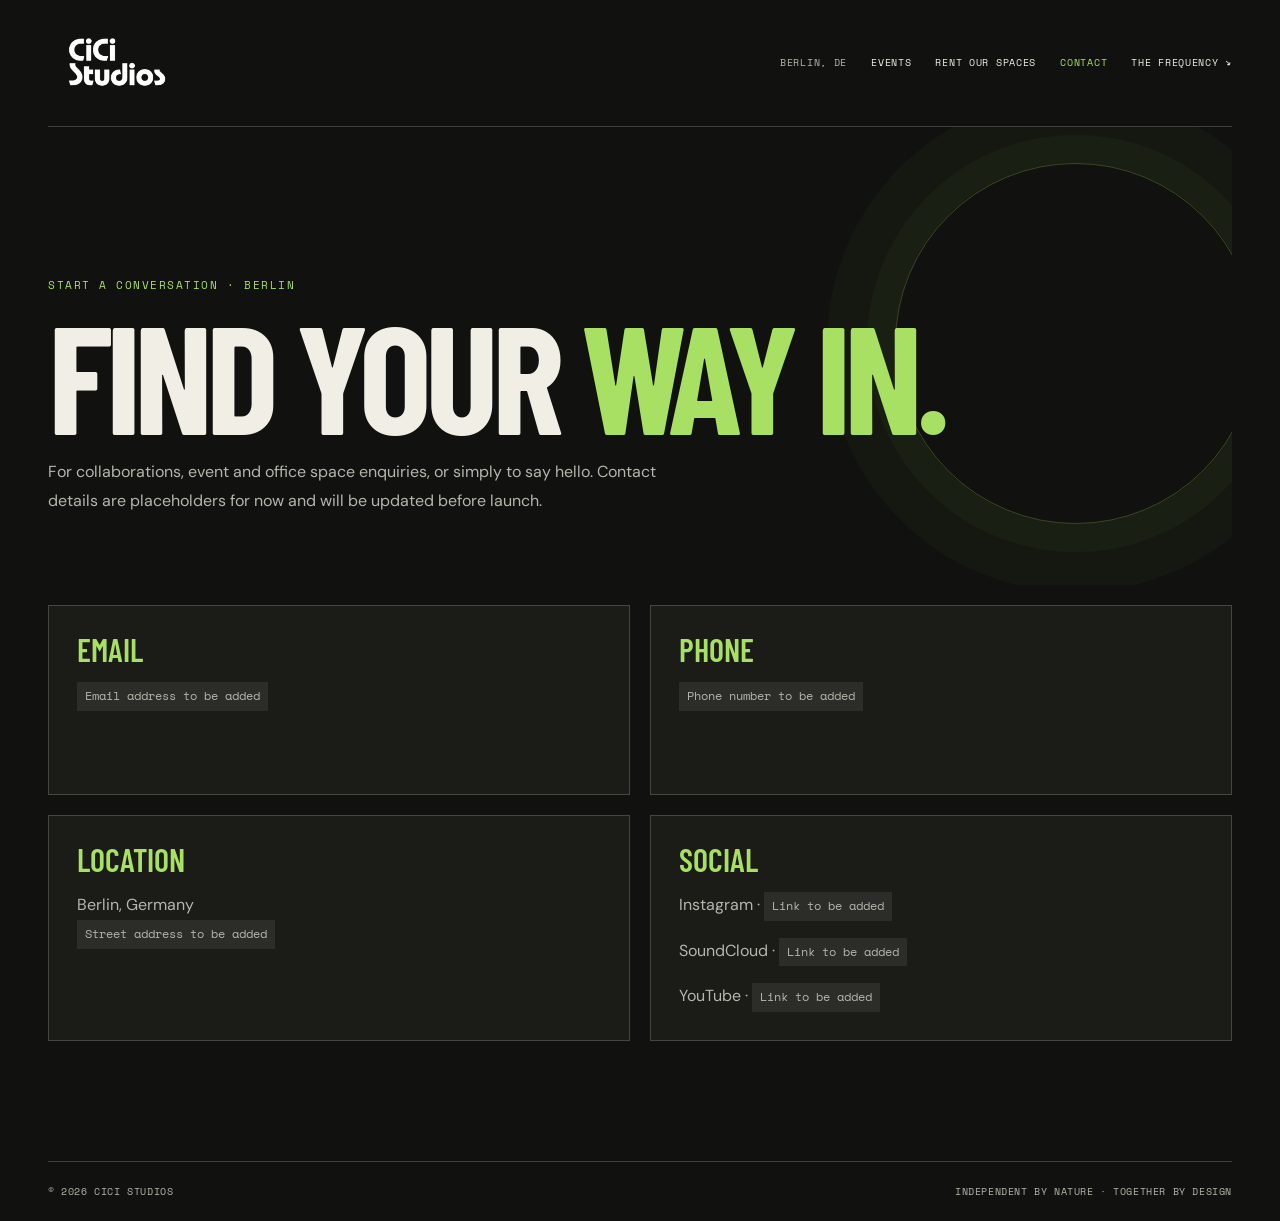
==== contact/index.html @ 05549a38 "Playing with AI" ====
<!DOCTYPE html>
<html lang="en">
<head>
  <meta charset="UTF-8">
  <meta name="viewport" content="width=device-width, initial-scale=1.0">
  <meta name="theme-color" content="#11120f">
  <title>Contact — CiCi Studios</title>
  <meta name="description" content="Contact CiCi Studios in Berlin. Social media, phone, address, and email details coming soon.">
  <link rel="preconnect" href="https://fonts.googleapis.com">
  <link rel="preconnect" href="https://fonts.gstatic.com" crossorigin>
  <link href="https://fonts.googleapis.com/css2?family=Barlow+Condensed:wght@500;600;700;800&family=DM+Sans:wght@400;500;600;700&family=Space+Mono:wght@400;700&display=swap" rel="stylesheet">
  <link rel="stylesheet" href="../assets/css/site-pages.css">
</head>
<body>
  <a class="skip-link" href="#main">Skip to content</a>
  <header class="site-header">
    <a class="brand" href="../index_v2.html" aria-label="CiCi Studios home">
      <img src="../Cici_Logo_Wordmark_White.png" alt="CiCi Studios">
    </a>
    <nav class="header-meta" aria-label="Main navigation">
      <span class="location">Berlin, DE</span>
      <a href="../events/">Events</a>
      <a href="../rent/">Rent our spaces</a>
      <a href="../contact/" aria-current="page">Contact</a>
      <a href="../index_v2.html#frequency">The frequency <span aria-hidden="true">↘</span></a>
    </nav>
  </header>
  <main id="main">
    <section class="page-hero" aria-labelledby="page-title">
      <p class="page-kicker">Start a conversation · Berlin</p>
      <h1 class="page-title" id="page-title">Find your <span>way in.</span></h1>
      <p class="page-intro">For collaborations, event and office space enquiries, or simply to say hello. Contact details are placeholders for now and will be updated before launch.</p>
    </section>
    <section class="content-section" aria-label="Contact details">
      <div class="contact-grid">
        <article class="info-card">
          <h2>Email</h2>
          <p><span class="placeholder">Email address to be added</span></p>
        </article>
        <article class="info-card">
          <h2>Phone</h2>
          <p><span class="placeholder">Phone number to be added</span></p>
        </article>
        <article class="info-card">
          <h2>Location</h2>
          <p>Berlin, Germany<br><span class="placeholder">Street address to be added</span></p>
        </article>
        <article class="info-card">
          <h2>Social</h2>
          <p>Instagram · <span class="placeholder">Link to be added</span></p>
          <p>SoundCloud · <span class="placeholder">Link to be added</span></p>
          <p>YouTube · <span class="placeholder">Link to be added</span></p>
        </article>
      </div>
    </section>
  </main>
  <footer>
    <p>© 2026 CiCi Studios</p>
    <p>Independent by nature · Together by design</p>
  </footer>
  <script src="../assets/js/signal-color.js"></script>
</body>
</html>
---- assets/css/site-pages.css ----
:root {
  color-scheme: dark;
  --black: #11120f;
  --black-soft: #1b1c18;
  --cream: #f0eee5;
  --cream-muted: #b6b5ac;
  --signal: #ff7043;
  --signal-rgb: 255, 112, 67;
  --line: rgba(240, 238, 229, .2);
  --mono: "Space Mono", monospace;
  --sans: "DM Sans", Arial, sans-serif;
  --display: "Barlow Condensed", Impact, sans-serif;
}

* { box-sizing: border-box; }
html { scroll-behavior: smooth; }
body {
  min-height: 100vh;
  margin: 0;
  background: var(--black);
  color: var(--cream);
  font-family: var(--sans);
  -webkit-font-smoothing: antialiased;
}
a { color: inherit; }
a:focus-visible { outline: 2px solid var(--signal); outline-offset: 5px; }
.skip-link {
  position: absolute;
  z-index: 10;
  top: 12px;
  left: 12px;
  padding: 10px 14px;
  transform: translateY(-160%);
  background: var(--signal);
  color: var(--black);
}
.skip-link:focus { transform: translateY(0); }
.site-header {
  display: flex;
  align-items: center;
  justify-content: space-between;
  gap: 28px;
  width: min(100% - 96px, 1440px);
  margin: 0 auto;
  padding: 24px 0;
  border-bottom: 1px solid var(--line);
}
.brand { display: inline-flex; align-items: center; }
.brand img { display: block; width: 138px; height: auto; }
.header-meta {
  display: flex;
  flex-wrap: wrap;
  align-items: center;
  justify-content: flex-end;
  gap: 12px 24px;
  font-family: var(--mono);
  font-size: .64rem;
  letter-spacing: .07em;
  text-transform: uppercase;
}
.header-meta a { text-decoration: none; }
.header-meta a:hover, .header-meta a[aria-current="page"] { color: var(--signal); }
.location { color: var(--cream-muted); }
main { width: min(100% - 96px, 1200px); margin: 0 auto; }
.page-hero {
  position: relative;
  isolation: isolate;
  overflow: hidden;
  padding: clamp(72px, 12vw, 150px) 0 70px;
}
.page-hero::after {
  position: absolute;
  z-index: -1;
  top: 8%;
  right: -2%;
  width: clamp(180px, 28vw, 360px);
  aspect-ratio: 1;
  border: 1px solid rgba(var(--signal-rgb), .26);
  border-radius: 50%;
  box-shadow: 0 0 0 28px rgba(var(--signal-rgb), .035), 0 0 0 68px rgba(var(--signal-rgb), .025);
  content: "";
}
.page-kicker {
  margin: 0 0 20px;
  color: var(--signal);
  font-family: var(--mono);
  font-size: .68rem;
  letter-spacing: .14em;
  line-height: 1.6;
  text-transform: uppercase;
}
.page-title {
  max-width: 920px;
  margin: 0 0 24px;
  font-family: var(--display);
  font-size: clamp(5rem, 12vw, 10rem);
  font-weight: 700;
  letter-spacing: -.045em;
  line-height: .78;
  text-transform: uppercase;
}
.page-title span { color: var(--signal); }
.page-intro {
  max-width: 650px;
  margin: 0;
  color: var(--cream-muted);
  font-size: 1rem;
  line-height: 1.8;
}
.content-section { padding: 20px 0 120px; }
.section-heading {
  margin: 0 0 28px;
  font-family: var(--display);
  font-size: clamp(2.8rem, 5vw, 4.5rem);
  font-weight: 600;
  letter-spacing: -.035em;
  line-height: .9;
  text-transform: uppercase;
}
.poster-grid, .space-grid, .contact-grid, .details-grid {
  display: grid;
  grid-template-columns: repeat(3, minmax(0, 1fr));
  gap: 20px;
}
.poster {
  overflow: hidden;
  margin: 0;
  border: 1px solid var(--line);
  background: var(--black-soft);
}
.poster img {
  display: block;
  width: 100%;
  aspect-ratio: 3 / 4;
  object-fit: cover;
  transition: transform .45s cubic-bezier(.2,.8,.2,1);
}
.poster:hover img { transform: scale(1.035); }
.empty-state, .info-card, .space-card {
  border: 1px solid var(--line);
  background: var(--black-soft);
}
.empty-state {
  padding: clamp(28px, 6vw, 64px);
  border-color: rgba(var(--signal-rgb), .55);
}
.empty-state h2, .info-card h2, .space-card h2 {
  margin: 0 0 14px;
  font-family: var(--display);
  font-size: clamp(2rem, 4vw, 3.1rem);
  font-weight: 600;
  line-height: .95;
  text-transform: uppercase;
}
.empty-state p, .info-card p, .space-card p, .detail-copy {
  color: var(--cream-muted);
  line-height: 1.75;
}
.empty-state p:last-child, .info-card p:last-child, .space-card p:last-child { margin-bottom: 0; }
.space-grid { grid-template-columns: repeat(2, minmax(0, 1fr)); }
.space-card {
  display: flex;
  min-height: 380px;
  flex-direction: column;
  align-items: flex-start;
  padding: clamp(26px, 4vw, 48px);
  transition: border-color .2s ease, transform .2s ease;
}
.space-card:hover { transform: translateY(-5px); border-color: var(--signal); }
.space-card .card-index {
  margin: 0 0 auto;
  color: var(--signal);
  font-family: var(--mono);
  font-size: .68rem;
  letter-spacing: .1em;
}
.space-card h2 { margin-top: 40px; font-size: clamp(3rem, 5vw, 5rem); }
.space-card p { margin: 0 0 24px; }
.text-link, .button {
  display: inline-flex;
  align-items: center;
  gap: 12px;
  padding: 13px 16px;
  border: 1px solid var(--signal);
  color: var(--signal);
  font-family: var(--mono);
  font-size: .68rem;
  letter-spacing: .06em;
  text-decoration: none;
  text-transform: uppercase;
  transition: color .2s ease, background .2s ease;
}
.text-link:hover, .button:hover { background: var(--signal); color: var(--black); }
.contact-grid { grid-template-columns: repeat(2, minmax(0, 1fr)); }
.info-card { min-height: 190px; padding: 28px; }
.info-card h2 { color: var(--signal); font-size: 2rem; }
.placeholder {
  display: inline-block;
  padding: 4px 8px;
  background: rgba(240, 238, 229, .08);
  color: var(--cream-muted);
  font-family: var(--mono);
  font-size: .72rem;
  line-height: 1.8;
}
.details-grid { grid-template-columns: repeat(2, minmax(0, 1fr)); }
.detail-card { padding: 26px; border-left: 1px solid var(--signal); background: var(--black-soft); }
.detail-card h2 {
  margin: 0 0 10px;
  font-family: var(--mono);
  font-size: .68rem;
  font-weight: 400;
  letter-spacing: .09em;
  text-transform: uppercase;
}
.detail-card p { margin: 0; color: var(--cream-muted); line-height: 1.7; }
.cta-section {
  display: flex;
  align-items: center;
  justify-content: space-between;
  gap: 28px;
  margin-bottom: 100px;
  padding: clamp(28px, 6vw, 58px);
  background: var(--signal);
  color: var(--black);
}
.cta-section h2 {
  margin: 0;
  font-family: var(--display);
  font-size: clamp(2.8rem, 6vw, 5.3rem);
  line-height: .86;
  text-transform: uppercase;
}
.cta-section .button { flex: none; border-color: var(--black); color: var(--black); }
.cta-section .button:hover { background: var(--black); color: var(--cream); }
footer {
  display: flex;
  justify-content: space-between;
  gap: 20px;
  width: min(100% - 96px, 1200px);
  margin: 0 auto;
  padding: 22px 0;
  border-top: 1px solid var(--line);
  color: var(--cream-muted);
  font-family: var(--mono);
  font-size: .62rem;
  letter-spacing: .06em;
  text-transform: uppercase;
}
footer p { margin: 0; }
@media (max-width: 760px) {
  .site-header, footer { width: min(100% - 40px, 600px); }
  .site-header { flex-wrap: wrap; gap: 16px; padding: 20px 0; }
  .brand img { width: 120px; }
  .header-meta { gap: 8px 14px; font-size: .56rem; }
  main { width: min(100% - 40px, 600px); }
  .page-hero { padding: 82px 0 56px; }
  .page-hero::after { top: 5%; right: -25%; }
  .content-section { padding-bottom: 82px; }
  .poster-grid { grid-template-columns: repeat(2, minmax(0, 1fr)); gap: 12px; }
  .space-grid, .contact-grid, .details-grid { grid-template-columns: 1fr; gap: 14px; }
  .space-card { min-height: 320px; }
  .cta-section { align-items: flex-start; flex-direction: column; margin-bottom: 70px; }
  footer { flex-direction: column; padding: 20px 0; }
}
@media (prefers-reduced-motion: reduce) {
  html { scroll-behavior: auto; }
  *, *::before, *::after { transition-duration: .01ms !important; }
}
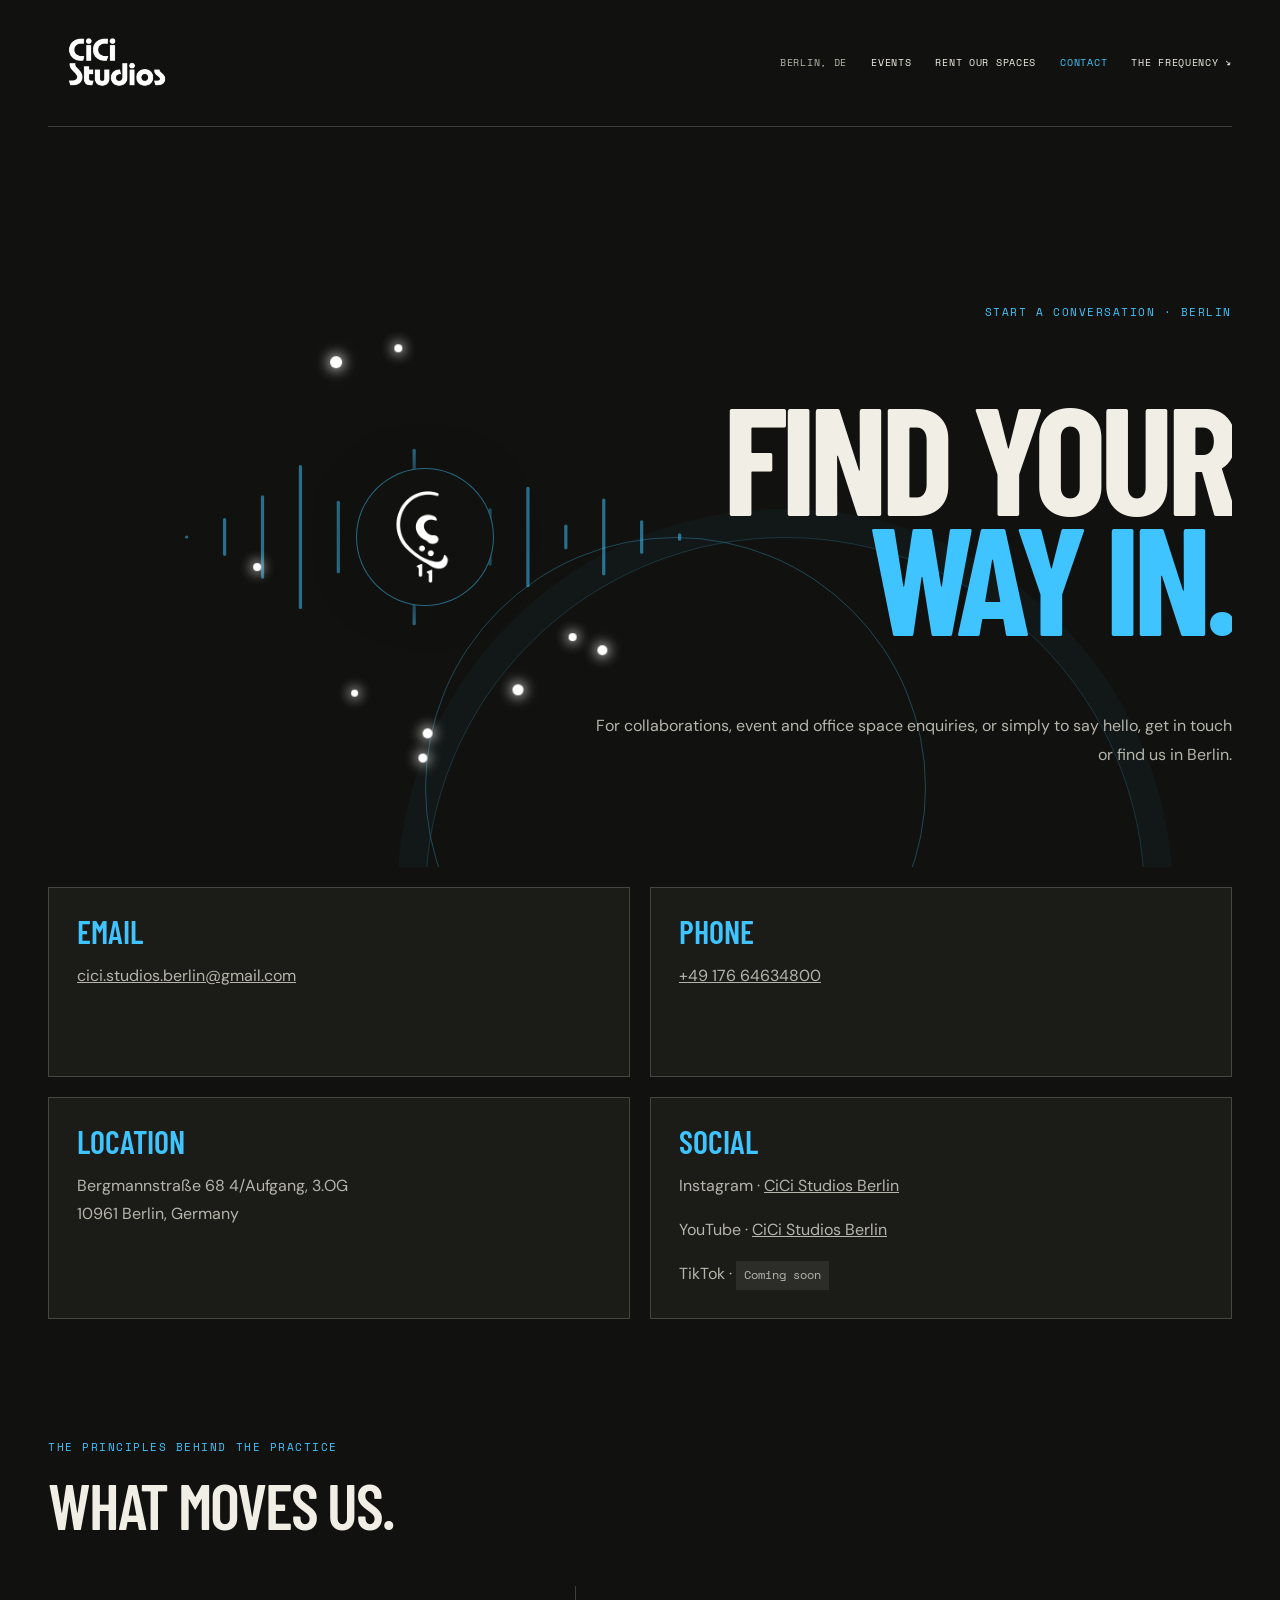
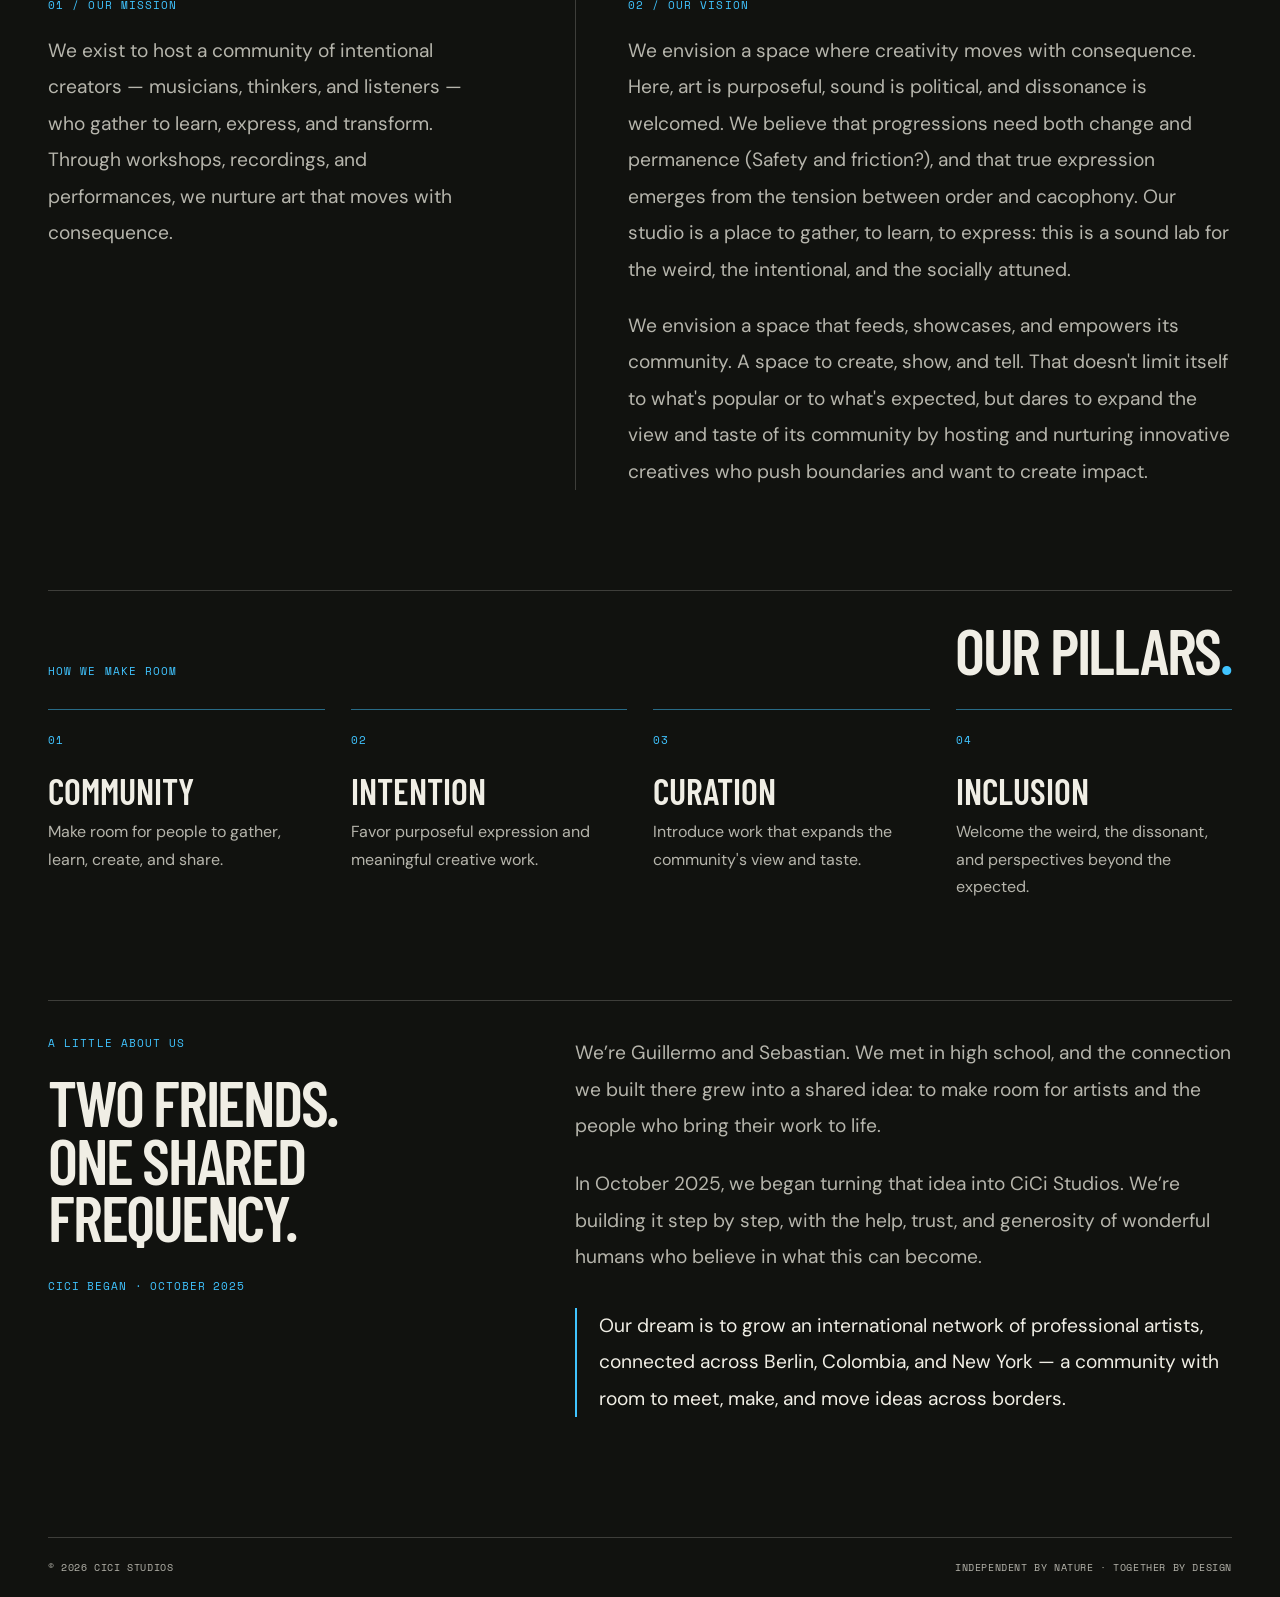
==== commit f84610ee: "More AI playing around haha" ====
--- a/contact/index.html
+++ b/contact/index.html
@@ -14,7 +14,7 @@
 <body>
   <a class="skip-link" href="#main">Skip to content</a>
   <header class="site-header">
-    <a class="brand" href="../index_v2.html" aria-label="CiCi Studios home">
+    <a class="brand" href="../index.html" aria-label="CiCi Studios home">
       <img src="../Cici_Logo_Wordmark_White.png" alt="CiCi Studios">
     </a>
     <nav class="header-meta" aria-label="Main navigation">
@@ -22,36 +22,113 @@
       <a href="../events/">Events</a>
       <a href="../rent/">Rent our spaces</a>
       <a href="../contact/" aria-current="page">Contact</a>
-      <a href="../index_v2.html#frequency">The frequency <span aria-hidden="true">↘</span></a>
+      <a href="../index.html#frequency">The frequency <span aria-hidden="true">↘</span></a>
     </nav>
   </header>
   <main id="main">
     <section class="page-hero" aria-labelledby="page-title">
+      <div class="page-orbit-art" aria-hidden="true">
+        <svg class="page-waveform" viewBox="0 0 480 220" fill="none" xmlns="http://www.w3.org/2000/svg" focusable="false">
+        <line x1="20" y1="110" x2="20" y2="110"/>
+        <line x1="55" y1="94" x2="55" y2="126"/>
+        <line x1="90" y1="73" x2="90" y2="147"/>
+        <line x1="125" y1="45" x2="125" y2="175"/>
+        <line x1="160" y1="78" x2="160" y2="142"/>
+        <line x1="195" y1="97" x2="195" y2="123"/>
+        <line x1="230" y1="30" x2="230" y2="190"/>
+        <line x1="265" y1="56" x2="265" y2="164"/>
+        <line x1="300" y1="85" x2="300" y2="135"/>
+        <line x1="335" y1="65" x2="335" y2="155"/>
+        <line x1="370" y1="100" x2="370" y2="120"/>
+        <line x1="405" y1="76" x2="405" y2="144"/>
+        <line x1="440" y1="96" x2="440" y2="124"/>
+        <line x1="475" y1="108" x2="475" y2="112"/>
+        </svg>
+        <span class="icon-orbs">
+          <span></span><span></span>
+        </span>
+        <img class="page-orbit-icon" src="../CICI_Logo_Icon_White.png" alt="">
+      </div>
       <p class="page-kicker">Start a conversation · Berlin</p>
       <h1 class="page-title" id="page-title">Find your <span>way in.</span></h1>
-      <p class="page-intro">For collaborations, event and office space enquiries, or simply to say hello. Contact details are placeholders for now and will be updated before launch.</p>
+      <p class="page-intro">For collaborations, event and office space enquiries, or simply to say hello, get in touch or find us in Berlin.</p>
     </section>
     <section class="content-section" aria-label="Contact details">
       <div class="contact-grid">
         <article class="info-card">
           <h2>Email</h2>
-          <p><span class="placeholder">Email address to be added</span></p>
+          <p><a href="mailto:cici.studios.berlin@gmail.com">cici.studios.berlin@gmail.com</a></p>
         </article>
         <article class="info-card">
           <h2>Phone</h2>
-          <p><span class="placeholder">Phone number to be added</span></p>
+          <p><a href="tel:+4917664634800">+49 176 64634800</a></p>
         </article>
         <article class="info-card">
           <h2>Location</h2>
-          <p>Berlin, Germany<br><span class="placeholder">Street address to be added</span></p>
+          <p>Bergmannstraße 68 4/Aufgang, 3.OG<br>10961 Berlin, Germany</p>
         </article>
         <article class="info-card">
           <h2>Social</h2>
-          <p>Instagram · <span class="placeholder">Link to be added</span></p>
-          <p>SoundCloud · <span class="placeholder">Link to be added</span></p>
-          <p>YouTube · <span class="placeholder">Link to be added</span></p>
+          <p>Instagram · <a href="https://www.instagram.com/cicistudiosberlin/" target="_blank" rel="noopener noreferrer">CiCi Studios Berlin</a></p>
+          <p>YouTube · <a href="https://www.youtube.com/@CiCiStudiosBerlin" target="_blank" rel="noopener noreferrer">CiCi Studios Berlin</a></p>
+          <p>TikTok · <span class="placeholder">Coming soon</span></p>
         </article>
       </div>
+    </section>
+    <section class="content-section ethos-section" aria-labelledby="mission-vision-title">
+      <p class="page-kicker">The principles behind the practice</p>
+      <h2 class="section-heading" id="mission-vision-title">What moves us.</h2>
+      <div class="ethos-copy-grid">
+        <article class="ethos-copy ethos-copy--mission">
+          <p class="ethos-label">01 / Our mission</p>
+          <p>We exist to host a community of intentional creators — musicians, thinkers, and listeners — who gather to learn, express, and transform. Through workshops, recordings, and performances, we nurture art that moves with consequence.</p>
+        </article>
+        <article class="ethos-copy ethos-copy--vision">
+          <p class="ethos-label">02 / Our vision</p>
+          <p>We envision a space where creativity moves with consequence. Here, art is purposeful, sound is political, and dissonance is welcomed. We believe that progressions need both change and permanence (Safety and friction?), and that true expression emerges from the tension between order and cacophony. Our studio is a place to gather, to learn, to express: this is a sound lab for the weird, the intentional, and the socially attuned.</p>
+          <p>We envision a space that feeds, showcases, and empowers its community. A space to create, show, and tell. That doesn't limit itself to what's popular or to what's expected, but dares to expand the view and taste of its community by hosting and nurturing innovative creatives who push boundaries and want to create impact.</p>
+        </article>
+      </div>
+      <div class="pillars-block" aria-labelledby="pillars-title">
+        <div class="pillars-heading">
+          <p class="ethos-label">How we make room</p>
+          <h3 id="pillars-title">Our pillars<span aria-hidden="true">.</span></h3>
+        </div>
+        <ol class="pillars-list">
+          <li>
+            <span class="pillar-number" aria-hidden="true">01</span>
+            <h4>Community</h4>
+            <p>Make room for people to gather, learn, create, and share.</p>
+          </li>
+          <li>
+            <span class="pillar-number" aria-hidden="true">02</span>
+            <h4>Intention</h4>
+            <p>Favor purposeful expression and meaningful creative work.</p>
+          </li>
+          <li>
+            <span class="pillar-number" aria-hidden="true">03</span>
+            <h4>Curation</h4>
+            <p>Introduce work that expands the community's view and taste.</p>
+          </li>
+          <li>
+            <span class="pillar-number" aria-hidden="true">04</span>
+            <h4>Inclusion</h4>
+            <p>Welcome the weird, the dissonant, and perspectives beyond the expected.</p>
+          </li>
+        </ol>
+      </div>
+      <section class="about-block" aria-labelledby="about-title">
+        <div class="about-heading">
+          <p class="ethos-label">A little about us</p>
+          <h3 id="about-title">Two friends.<br>One shared frequency.</h3>
+          <p class="about-date">CiCi began · October 2025</p>
+        </div>
+        <div class="about-copy">
+          <p>We’re Guillermo and Sebastian. We met in high school, and the connection we built there grew into a shared idea: to make room for artists and the people who bring their work to life.</p>
+          <p>In October 2025, we began turning that idea into CiCi Studios. We’re building it step by step, with the help, trust, and generosity of wonderful humans who believe in what this can become.</p>
+          <p class="about-dream">Our dream is to grow an international network of professional artists, connected across Berlin, Colombia, and New York — a community with room to meet, make, and move ideas across borders.</p>
+        </div>
+      </section>
     </section>
   </main>
   <footer>
@@ -59,5 +136,6 @@
     <p>Independent by nature · Together by design</p>
   </footer>
   <script src="../assets/js/signal-color.js"></script>
+  <script src="../assets/js/icon-orbs.js"></script>
 </body>
 </html>
--- a/assets/css/site-pages.css
+++ b/assets/css/site-pages.css
@@ -63,22 +63,118 @@
 .location { color: var(--cream-muted); }
 main { width: min(100% - 96px, 1200px); margin: 0 auto; }
 .page-hero {
+  display: grid;
+  grid-template-columns: minmax(0, .85fr) minmax(0, 1.15fr);
+  column-gap: clamp(28px, 6vw, 90px);
+  align-items: center;
   position: relative;
   isolation: isolate;
   overflow: hidden;
   padding: clamp(72px, 12vw, 150px) 0 70px;
 }
-.page-hero::after {
+.page-orbit-art {
+  position: relative;
+  z-index: 0;
+  grid-column: 1;
+  grid-row: 1 / span 3;
+  justify-self: end;
+  width: min(112%, clamp(280px, 42vw, 520px));
+  margin-right: clamp(-40px, -3vw, -24px);
+  transform: translateX(clamp(100px, 10vw, 150px));
+  aspect-ratio: 1;
+  isolation: isolate;
+  pointer-events: none;
+}
+.page-orbit-art::before, .page-orbit-art::after {
   position: absolute;
   z-index: -1;
-  top: 8%;
-  right: -2%;
-  width: clamp(180px, 28vw, 360px);
+  top: 50%;
+  left: 50%;
   aspect-ratio: 1;
-  border: 1px solid rgba(var(--signal-rgb), .26);
   border-radius: 50%;
-  box-shadow: 0 0 0 28px rgba(var(--signal-rgb), .035), 0 0 0 68px rgba(var(--signal-rgb), .025);
   content: "";
+  animation: page-ring-breathe 5s ease-in-out infinite;
+}
+.page-orbit-art::before {
+  width: 138%;
+  border: 1px solid rgba(var(--signal-rgb), .2);
+  box-shadow: 0 0 0 28px rgba(var(--signal-rgb), .035);
+}
+.page-orbit-art::after {
+  width: 96%;
+  border: 1px solid rgba(var(--signal-rgb), .3);
+  animation-delay: -2.5s;
+}
+.page-waveform {
+  position: absolute;
+  z-index: 0;
+  top: 50%;
+  left: 50%;
+  width: 100%;
+  height: auto;
+  overflow: visible;
+  opacity: .52;
+  transform: translate(-50%, -50%);
+}
+.page-orbit-icon {
+  position: absolute;
+  z-index: 1;
+  top: 50%;
+  left: 50%;
+  display: block;
+  width: clamp(84px, 12vw, 138px);
+  height: auto;
+  padding: 14px;
+  border: 1px solid rgba(var(--signal-rgb), .48);
+  border-radius: 50%;
+  background: var(--black);
+  box-shadow: 0 0 38px rgba(17, 18, 15, .9);
+  transform: translate(-50%, -50%);
+}
+.icon-orbs {
+  position: absolute;
+  z-index: 2;
+  top: 50%;
+  left: 50%;
+  pointer-events: none;
+  opacity: 0;
+}
+.orbit-motion-ready .icon-orbs { opacity: 1; }
+.icon-orbs span {
+  position: absolute;
+  top: 0;
+  left: 0;
+  width: var(--orb-size, 10px);
+  height: var(--orb-size, 10px);
+  border-radius: 50%;
+  background: #fff;
+  box-shadow: 0 0 12px 3px rgba(255, 255, 255, .58), 0 0 28px rgba(255, 255, 255, .3);
+  will-change: transform;
+}
+.page-hero > .page-kicker, .page-hero > .page-title, .page-hero > .page-intro {
+  position: relative;
+  z-index: 1;
+  grid-column: 2;
+  text-align: right;
+}
+.page-waveform line {
+  stroke: var(--signal);
+  stroke-linecap: round;
+  stroke-width: 3;
+  transform-box: fill-box;
+  transform-origin: center;
+  animation: page-waveform-pulse .9s ease-in-out infinite alternate;
+}
+.page-waveform line:nth-child(3n) { animation-delay: -.3s; }
+.page-waveform line:nth-child(3n + 1) { animation-delay: -.6s; }
+.page-waveform line:nth-child(4n) { animation-duration: 1.2s; }
+@keyframes page-waveform-pulse {
+  from { transform: scaleY(.35); }
+  to { transform: scaleY(1.08); }
+}
+@keyframes page-ring-breathe {
+  0%, 100% { opacity: .45; transform: translate(-50%, -50%) scale(.96); }
+  50% { opacity: 1; transform: translate(-50%, -50%) scale(1.04); }
 }
 .page-kicker {
   margin: 0 0 20px;
@@ -90,7 +186,8 @@
   text-transform: uppercase;
 }
 .page-title {
-  max-width: 920px;
+  max-width: none;
+  width: 100%;
   margin: 0 0 24px;
   font-family: var(--display);
   font-size: clamp(5rem, 12vw, 10rem);
@@ -102,7 +199,7 @@
 .page-title span { color: var(--signal); }
 .page-intro {
   max-width: 650px;
-  margin: 0;
+  margin: 0 0 0 auto;
   color: var(--cream-muted);
   font-size: 1rem;
   line-height: 1.8;
@@ -135,6 +232,14 @@
   object-fit: cover;
   transition: transform .45s cubic-bezier(.2,.8,.2,1);
 }
+.poster--space img { aspect-ratio: 4 / 3; }
+.poster video {
+  display: block;
+  width: 100%;
+  aspect-ratio: 4 / 3;
+  background: #000;
+  object-fit: contain;
+}
 .poster:hover img { transform: scale(1.035); }
 .empty-state, .info-card, .space-card {
   border: 1px solid var(--line);
@@ -157,16 +262,19 @@
   line-height: 1.75;
 }
 .empty-state p:last-child, .info-card p:last-child, .space-card p:last-child { margin-bottom: 0; }
-.space-grid { grid-template-columns: repeat(2, minmax(0, 1fr)); }
+.space-grid { grid-template-columns: repeat(3, minmax(0, 1fr)); }
 .space-card {
   display: flex;
   min-height: 380px;
   flex-direction: column;
   align-items: flex-start;
   padding: clamp(26px, 4vw, 48px);
+  color: inherit;
+  text-decoration: none;
   transition: border-color .2s ease, transform .2s ease;
 }
 .space-card:hover { transform: translateY(-5px); border-color: var(--signal); }
+.space-card:hover .text-link, .space-card:focus-visible .text-link { background: var(--signal); color: var(--black); }
 .space-card .card-index {
   margin: 0 0 auto;
   color: var(--signal);
@@ -194,6 +302,113 @@
 .contact-grid { grid-template-columns: repeat(2, minmax(0, 1fr)); }
 .info-card { min-height: 190px; padding: 28px; }
 .info-card h2 { color: var(--signal); font-size: 2rem; }
+.ethos-section { padding-top: 0; }
+.ethos-section > .page-kicker { color: var(--signal); }
+.ethos-copy-grid {
+  display: grid;
+  grid-template-columns: minmax(0, .8fr) minmax(0, 1.2fr);
+  gap: clamp(32px, 7vw, 100px);
+  margin: 52px 0 100px;
+}
+.ethos-copy { position: relative; }
+.ethos-copy--vision { padding-left: clamp(24px, 4vw, 56px); border-left: 1px solid var(--line); }
+.ethos-label, .pillar-number {
+  color: var(--signal);
+  font-family: var(--mono);
+  font-size: .68rem;
+  letter-spacing: .1em;
+  text-transform: uppercase;
+}
+.ethos-copy > p:not(.ethos-label) {
+  margin: 20px 0 0;
+  color: var(--cream-muted);
+  font-size: clamp(1rem, 1.5vw, 1.2rem);
+  line-height: 1.9;
+}
+.pillars-block {
+  padding-top: 30px;
+  border-top: 1px solid var(--line);
+}
+.pillars-heading {
+  display: flex;
+  align-items: baseline;
+  justify-content: space-between;
+  gap: 24px;
+  margin-bottom: 30px;
+}
+.pillars-heading .ethos-label { margin: 0; }
+.pillars-heading h3 {
+  margin: 0;
+  font-family: var(--display);
+  font-size: clamp(2.8rem, 5vw, 4.5rem);
+  font-weight: 600;
+  letter-spacing: -.035em;
+  line-height: .9;
+  text-transform: uppercase;
+}
+.pillars-heading h3 span { color: var(--signal); }
+.pillars-list {
+  display: grid;
+  grid-template-columns: repeat(4, minmax(0, 1fr));
+  gap: 0 26px;
+  margin: 0;
+  padding: 0;
+  list-style: none;
+}
+.pillars-list li {
+  min-width: 0;
+  padding: 22px 4px 0 0;
+  border-top: 1px solid rgba(var(--signal-rgb), .5);
+}
+.pillar-number { display: block; margin-bottom: 26px; }
+.pillars-list h4 {
+  margin: 0 0 10px;
+  font-family: var(--display);
+  font-size: clamp(1.7rem, 2.8vw, 2.5rem);
+  font-weight: 600;
+  line-height: .95;
+  text-transform: uppercase;
+}
+.pillars-list p { margin: 0; color: var(--cream-muted); line-height: 1.7; }
+.about-block {
+  display: grid;
+  grid-template-columns: minmax(0, .8fr) minmax(0, 1.2fr);
+  gap: clamp(32px, 7vw, 100px);
+  margin-top: 100px;
+  padding-top: 34px;
+  border-top: 1px solid var(--line);
+}
+.about-heading .ethos-label { margin: 0 0 22px; }
+.about-heading h3 {
+  margin: 0;
+  font-family: var(--display);
+  font-size: clamp(2.8rem, 5vw, 4.5rem);
+  font-weight: 600;
+  letter-spacing: -.035em;
+  line-height: .9;
+  text-transform: uppercase;
+}
+.about-date {
+  margin: 32px 0 0;
+  color: var(--signal);
+  font-family: var(--mono);
+  font-size: .68rem;
+  letter-spacing: .08em;
+  text-transform: uppercase;
+}
+.about-copy {
+  align-self: center;
+  color: var(--cream-muted);
+  font-size: clamp(1rem, 1.5vw, 1.2rem);
+  line-height: 1.9;
+}
+.about-copy p { margin: 0 0 22px; }
+.about-copy .about-dream {
+  margin: 32px 0 0;
+  padding-left: 22px;
+  border-left: 2px solid var(--signal);
+  color: var(--cream);
+}
 .placeholder {
   display: inline-block;
   padding: 4px 8px;
@@ -213,7 +428,11 @@
   letter-spacing: .09em;
   text-transform: uppercase;
 }
-.detail-card p { margin: 0; color: var(--cream-muted); line-height: 1.7; }
+.detail-card p { margin: 0 0 14px; color: var(--cream-muted); line-height: 1.7; }
+.detail-card p:last-child { margin-bottom: 0; }
+.detail-list { margin: 0; padding-left: 1.2em; color: var(--cream-muted); line-height: 1.7; }
+.detail-list li + li { margin-top: 6px; }
+.detail-card a { color: var(--signal); text-underline-offset: .2em; }
 .cta-section {
   display: flex;
   align-items: center;
@@ -254,16 +473,38 @@
   .brand img { width: 120px; }
   .header-meta { gap: 8px 14px; font-size: .56rem; }
   main { width: min(100% - 40px, 600px); }
-  .page-hero { padding: 82px 0 56px; }
-  .page-hero::after { top: 5%; right: -25%; }
+  .page-hero {
+    grid-template-columns: minmax(80px, .45fr) minmax(0, 1fr);
+    column-gap: 18px;
+    padding: 68px 0 56px;
+  }
+  .page-orbit-art { justify-self: center; width: 100%; margin-right: 0; opacity: .9; transform: none; }
+  .page-orbit-art::before { width: 100%; box-shadow: 0 0 0 12px rgba(var(--signal-rgb), .035); }
+  .page-orbit-art::after { width: 74%; }
+  .page-orbit-icon { width: clamp(58px, 16vw, 94px); padding: 8px; }
+  .page-title { font-size: clamp(2.35rem, 9vw, 4.2rem); line-height: .84; }
+  .page-intro { font-size: .86rem; line-height: 1.7; }
   .content-section { padding-bottom: 82px; }
   .poster-grid { grid-template-columns: repeat(2, minmax(0, 1fr)); gap: 12px; }
   .space-grid, .contact-grid, .details-grid { grid-template-columns: 1fr; gap: 14px; }
+  .ethos-copy-grid { grid-template-columns: 1fr; gap: 42px; margin: 36px 0 70px; }
+  .ethos-copy--vision { padding: 0; border-left: 0; }
+  .pillars-heading { align-items: flex-start; flex-direction: column; gap: 12px; }
+  .pillars-list { grid-template-columns: repeat(2, minmax(0, 1fr)); gap: 28px 18px; }
+  .pillar-number { margin-bottom: 18px; }
+  .about-block { grid-template-columns: 1fr; gap: 30px; margin-top: 70px; padding-top: 28px; }
+  .about-copy .about-dream { margin-top: 26px; }
   .space-card { min-height: 320px; }
   .cta-section { align-items: flex-start; flex-direction: column; margin-bottom: 70px; }
   footer { flex-direction: column; padding: 20px 0; }
 }
+@media (min-width: 761px) and (max-width: 1050px) {
+  .space-grid { grid-template-columns: repeat(2, minmax(0, 1fr)); }
+}
 @media (prefers-reduced-motion: reduce) {
   html { scroll-behavior: auto; }
-  *, *::before, *::after { transition-duration: .01ms !important; }
-}
+  *, *::before, *::after {
+    animation: none !important;
+    transition-duration: .01ms !important;
+  }
+}
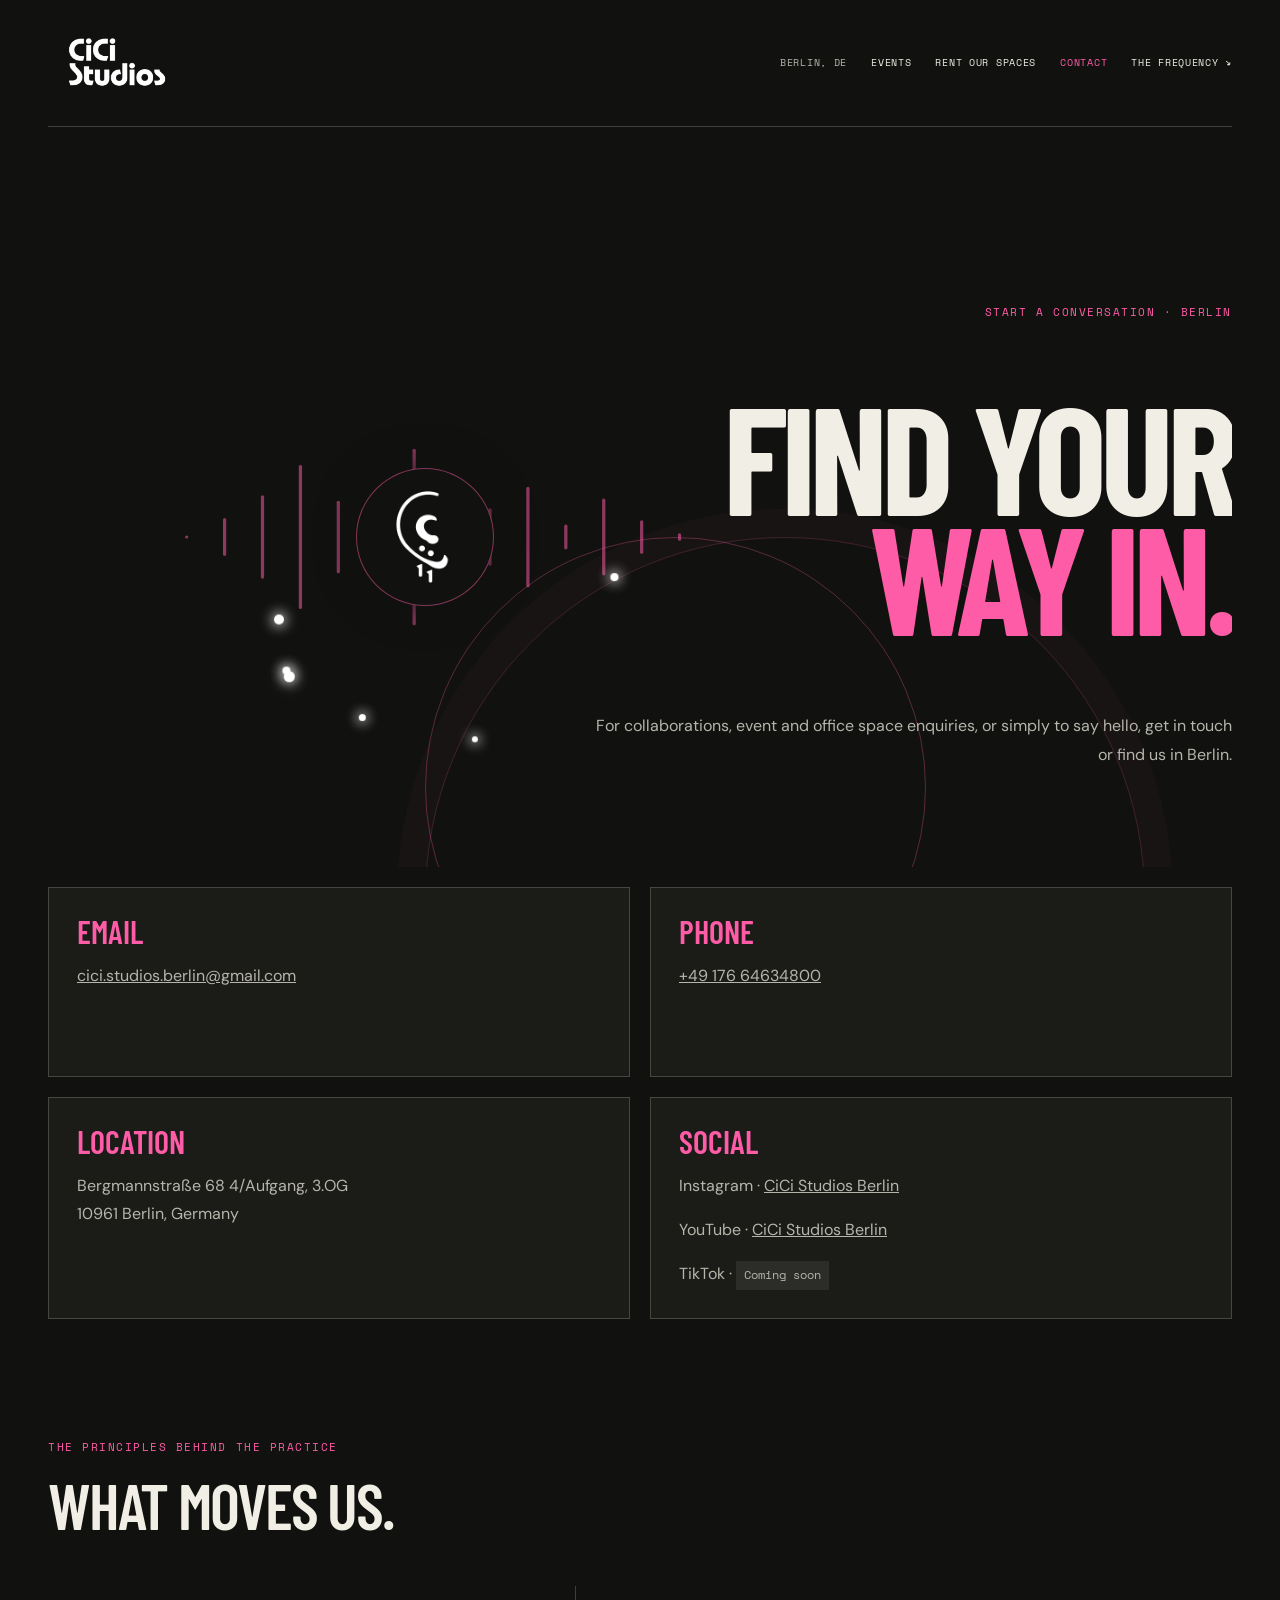
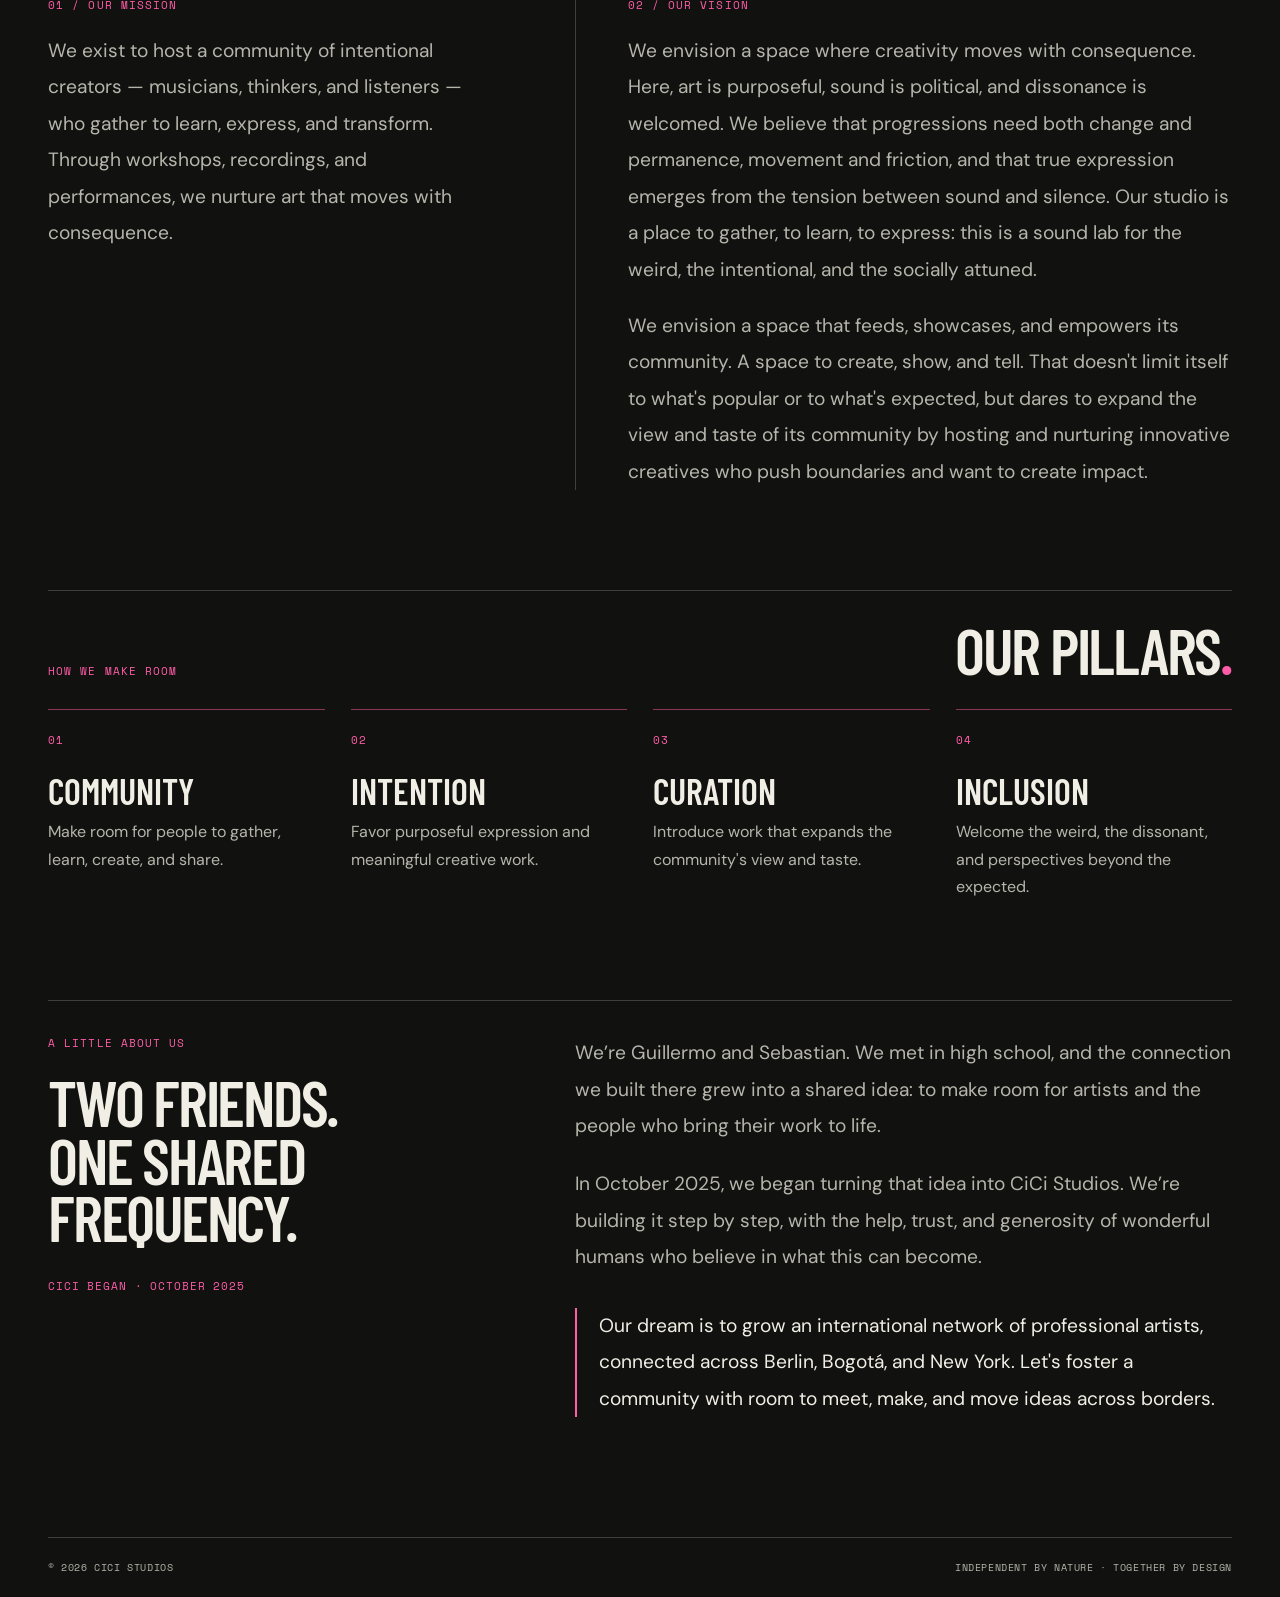
==== commit 86a2505c: "Fixing text" ====
--- a/contact/index.html
+++ b/contact/index.html
@@ -85,7 +85,7 @@
         </article>
         <article class="ethos-copy ethos-copy--vision">
           <p class="ethos-label">02 / Our vision</p>
-          <p>We envision a space where creativity moves with consequence. Here, art is purposeful, sound is political, and dissonance is welcomed. We believe that progressions need both change and permanence (Safety and friction?), and that true expression emerges from the tension between order and cacophony. Our studio is a place to gather, to learn, to express: this is a sound lab for the weird, the intentional, and the socially attuned.</p>
+          <p>We envision a space where creativity moves with consequence. Here, art is purposeful, sound is political, and dissonance is welcomed. We believe that progressions need both change and permanence, movement and friction, and that true expression emerges from the tension between sound and silence. Our studio is a place to gather, to learn, to express: this is a sound lab for the weird, the intentional, and the socially attuned.</p>
           <p>We envision a space that feeds, showcases, and empowers its community. A space to create, show, and tell. That doesn't limit itself to what's popular or to what's expected, but dares to expand the view and taste of its community by hosting and nurturing innovative creatives who push boundaries and want to create impact.</p>
         </article>
       </div>
@@ -126,7 +126,7 @@
         <div class="about-copy">
           <p>We’re Guillermo and Sebastian. We met in high school, and the connection we built there grew into a shared idea: to make room for artists and the people who bring their work to life.</p>
           <p>In October 2025, we began turning that idea into CiCi Studios. We’re building it step by step, with the help, trust, and generosity of wonderful humans who believe in what this can become.</p>
-          <p class="about-dream">Our dream is to grow an international network of professional artists, connected across Berlin, Colombia, and New York — a community with room to meet, make, and move ideas across borders.</p>
+          <p class="about-dream">Our dream is to grow an international network of professional artists, connected across Berlin, Bogotá, and New York. Let's foster a community with room to meet, make, and move ideas across borders.</p>
         </div>
       </section>
     </section>
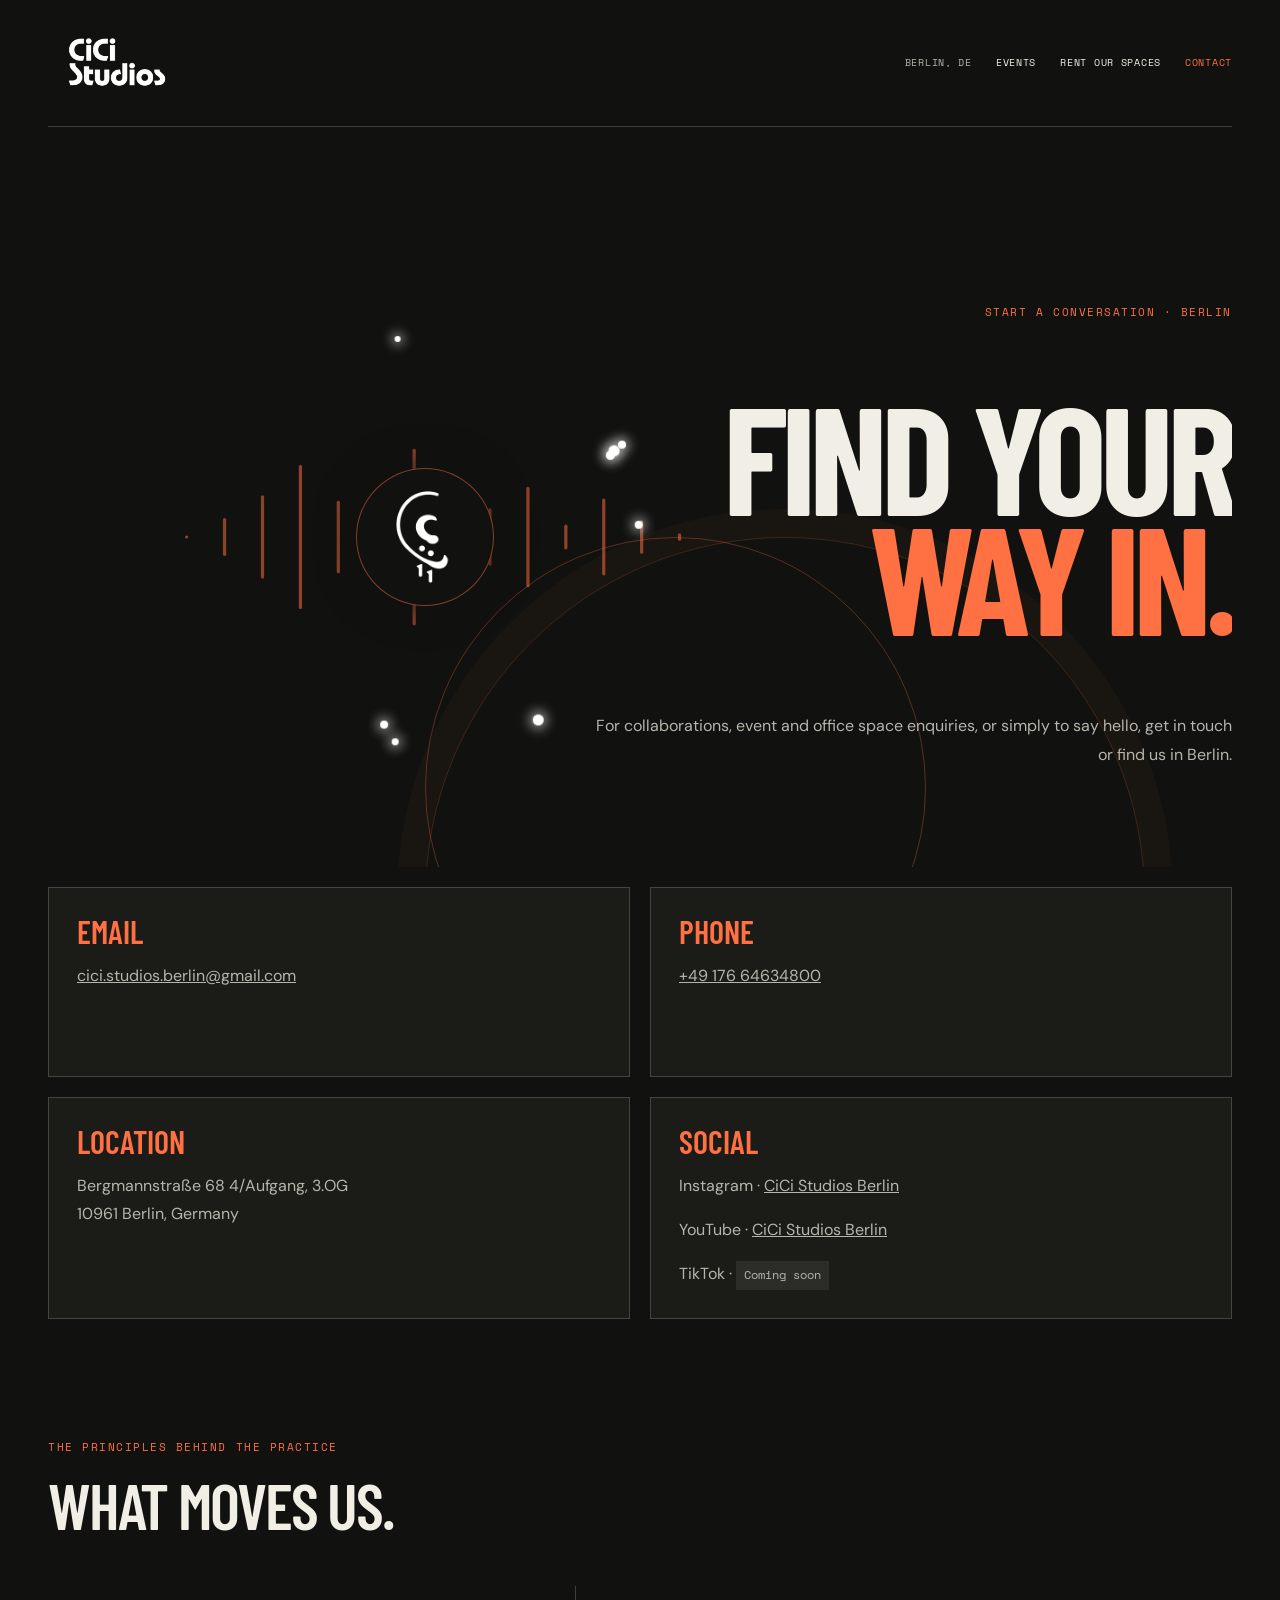
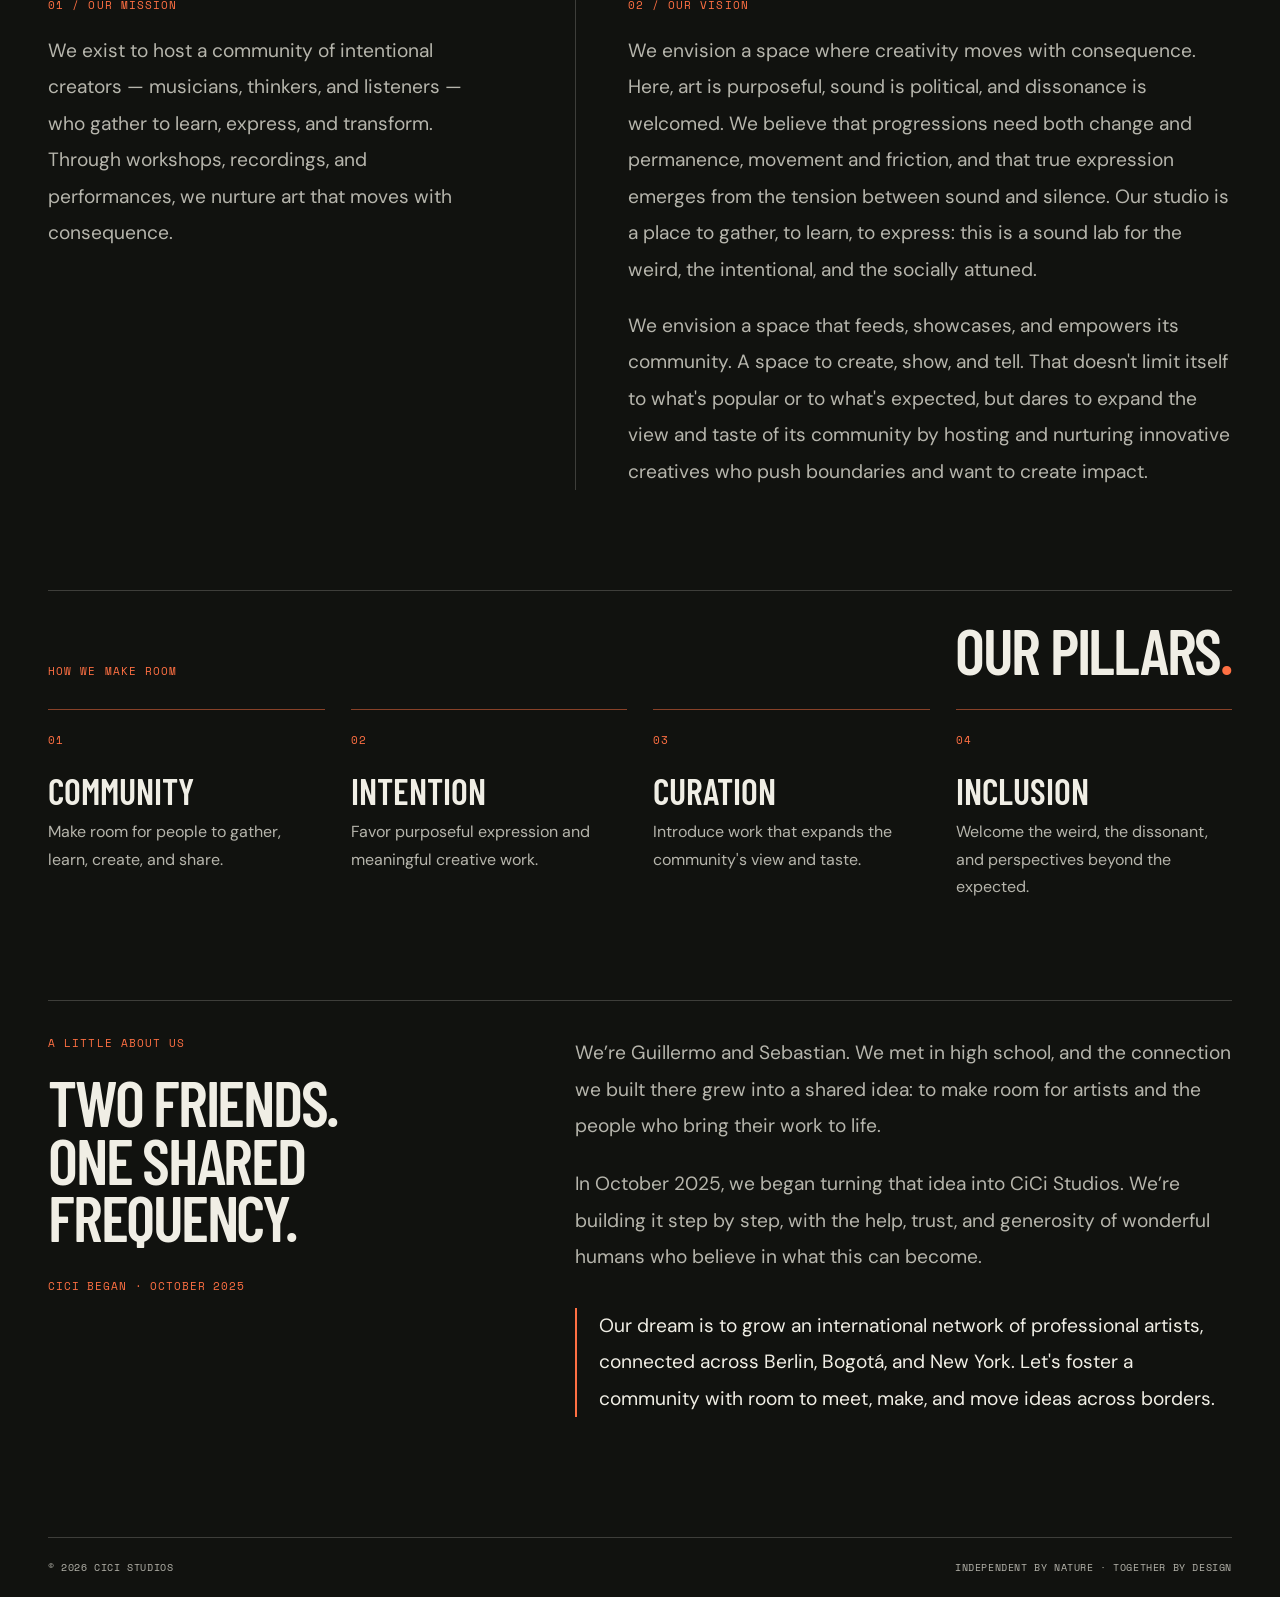
==== commit be70cf28: "Minor corrections to layout and redundant buttons" ====
--- a/contact/index.html
+++ b/contact/index.html
@@ -22,7 +22,6 @@
       <a href="../events/">Events</a>
       <a href="../rent/">Rent our spaces</a>
       <a href="../contact/" aria-current="page">Contact</a>
-      <a href="../index.html#frequency">The frequency <span aria-hidden="true">↘</span></a>
     </nav>
   </header>
   <main id="main">
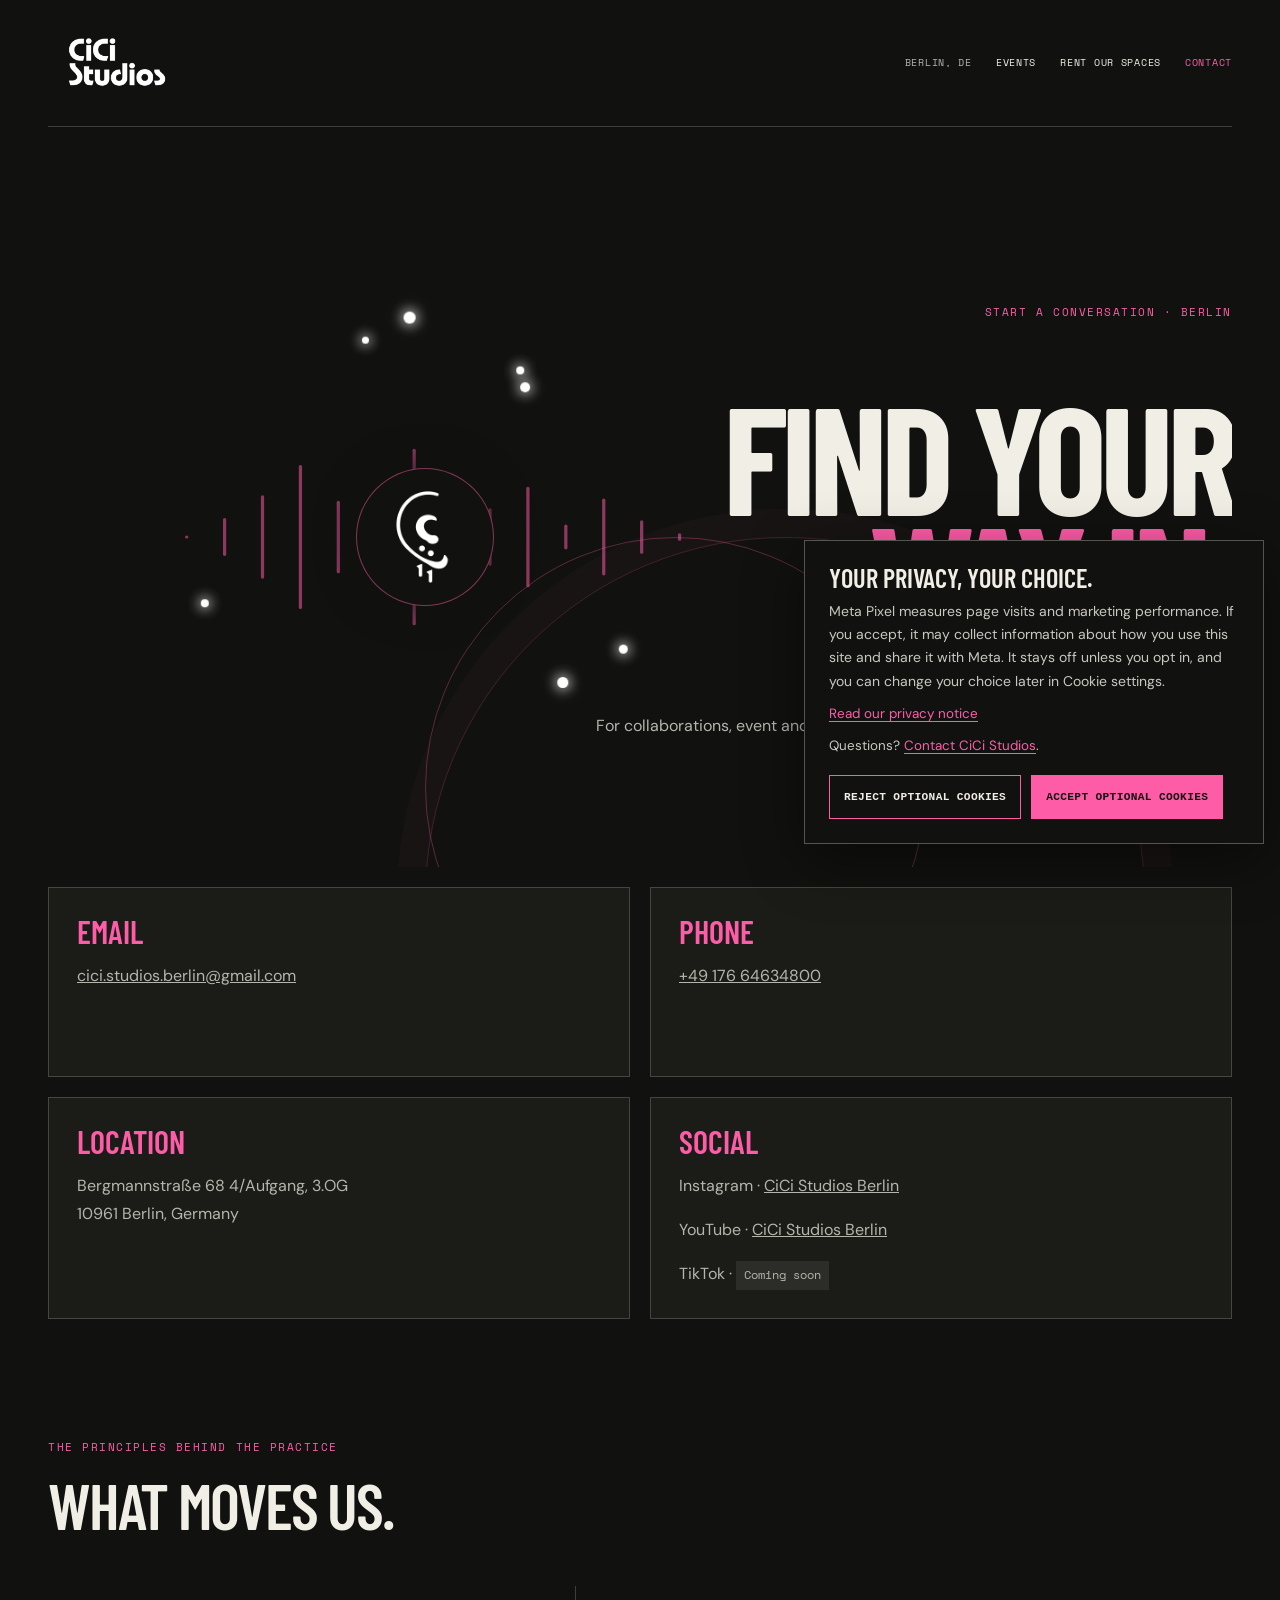
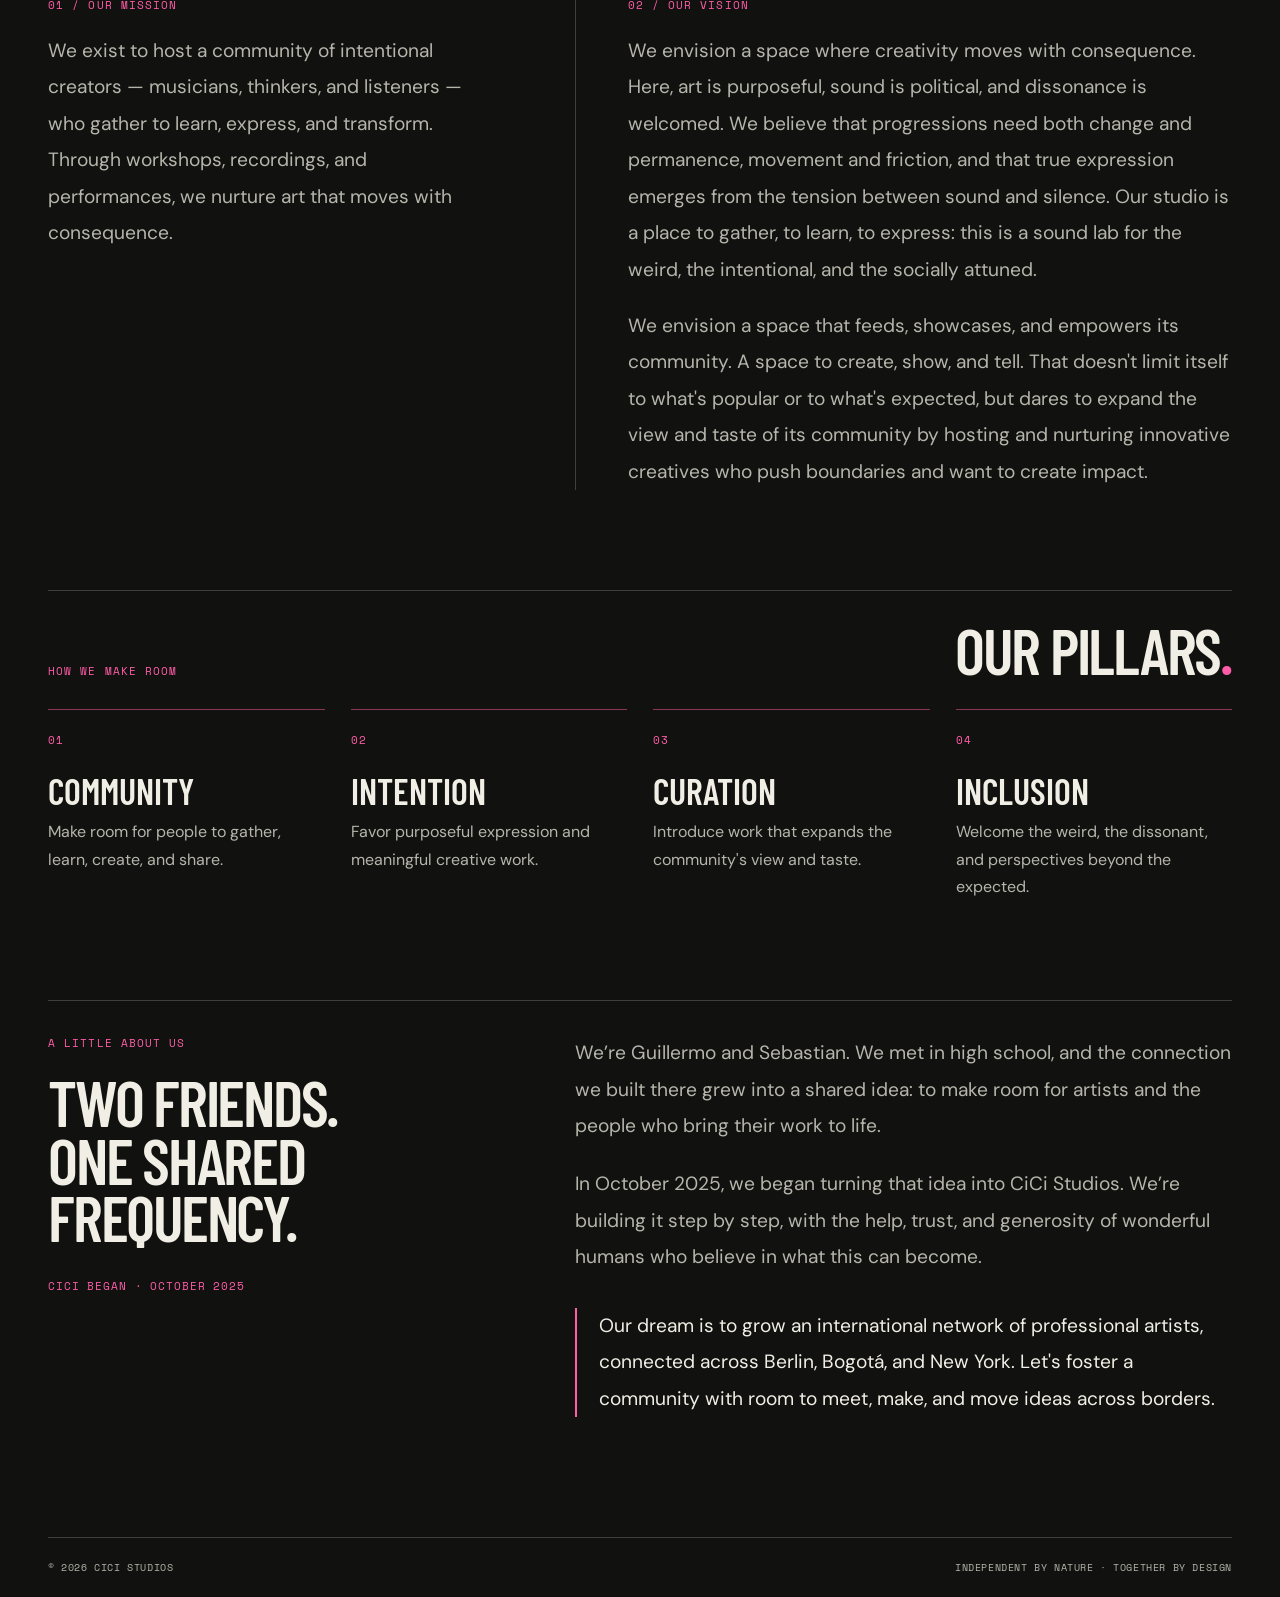
==== commit c19e5576: "GDPR cookie compliance v1" ====
--- a/contact/index.html
+++ b/contact/index.html
@@ -10,6 +10,7 @@
   <link rel="preconnect" href="https://fonts.gstatic.com" crossorigin>
   <link href="https://fonts.googleapis.com/css2?family=Barlow+Condensed:wght@500;600;700;800&family=DM+Sans:wght@400;500;600;700&family=Space+Mono:wght@400;700&display=swap" rel="stylesheet">
   <link rel="stylesheet" href="../assets/css/site-pages.css">
+  <link rel="stylesheet" href="../assets/css/cookie-consent.css">
 </head>
 <body>
   <a class="skip-link" href="#main">Skip to content</a>
@@ -136,5 +137,6 @@
   </footer>
   <script src="../assets/js/signal-color.js"></script>
   <script src="../assets/js/icon-orbs.js"></script>
+  <script src="../assets/js/cookie-consent.js"></script>
 </body>
 </html>
--- a/assets/css/site-pages.css
+++ b/assets/css/site-pages.css
@@ -205,6 +205,39 @@
   line-height: 1.8;
 }
 .content-section { padding: 20px 0 120px; }
+.privacy-content { max-width: 860px; padding-top: 0; }
+.privacy-content > p,
+.privacy-content li {
+  color: var(--cream-muted);
+  font-size: 1rem;
+  line-height: 1.8;
+}
+.privacy-content > p { margin: 0 0 24px; }
+.privacy-content section {
+  margin-top: 42px;
+  padding-top: 24px;
+  border-top: 1px solid var(--line);
+}
+.privacy-content h2 {
+  margin: 0 0 14px;
+  color: var(--signal);
+  font-family: var(--display);
+  font-size: clamp(1.8rem, 3vw, 2.5rem);
+  font-weight: 600;
+  line-height: .95;
+  text-transform: uppercase;
+}
+.privacy-content p { margin: 0 0 14px; color: var(--cream-muted); line-height: 1.8; }
+.privacy-content ul { margin: 0 0 18px; padding-left: 1.3em; }
+.privacy-content li + li { margin-top: 8px; }
+.privacy-content a { color: var(--signal); text-underline-offset: .2em; }
+.privacy-updated {
+  color: var(--signal) !important;
+  font-family: var(--mono);
+  font-size: .68rem !important;
+  letter-spacing: .08em;
+  text-transform: uppercase;
+}
 .section-heading {
   margin: 0 0 28px;
   font-family: var(--display);
--- a/assets/css/cookie-consent.css
+++ b/assets/css/cookie-consent.css
@@ -0,0 +1,167 @@
+.cookie-consent[hidden],
+.cookie-settings[hidden] {
+  display: none;
+}
+
+.cookie-consent {
+  --cookie-signal: var(--signal, #ff7043);
+  position: fixed;
+  z-index: 10000;
+  right: max(16px, env(safe-area-inset-right));
+  bottom: max(56px, calc(env(safe-area-inset-bottom) + 32px));
+  width: min(460px, calc(100vw - 40px));
+  padding: 24px;
+  border: 1px solid rgba(240, 238, 229, .3);
+  background: #11120f;
+  color: #f0eee5;
+  box-shadow: 0 16px 54px rgba(0, 0, 0, .45);
+  font: 14px/1.65 "DM Sans", Arial, sans-serif;
+}
+
+.cookie-consent h2 {
+  margin: 0 0 10px;
+  color: #f0eee5;
+  font: 600 1.65rem/.95 "Barlow Condensed", Impact, sans-serif;
+  text-transform: uppercase;
+}
+
+.cookie-consent p {
+  margin: 0 0 10px;
+  color: #c9c8c0;
+}
+
+.cookie-consent__contact {
+  font-size: .84rem;
+}
+
+.cookie-consent .cookie-consent__choice {
+  margin: 14px 0;
+  padding: 9px 12px;
+  border-left: 2px solid var(--cookie-signal);
+  background: color-mix(in srgb, var(--cookie-signal) 10%, transparent);
+  color: #f0eee5;
+  font-size: .85rem;
+  font-weight: 600;
+}
+
+.cookie-consent a {
+  color: var(--cookie-signal);
+  text-underline-offset: .2em;
+}
+
+.cookie-consent__actions {
+  display: flex;
+  flex-wrap: wrap;
+  gap: 10px;
+  margin-top: 18px;
+}
+
+.cookie-consent__button,
+.cookie-settings {
+  min-height: 44px;
+  padding: 10px 14px;
+  border: 1px solid var(--signal, #ff7043);
+  border-radius: 0;
+  font: 700 .7rem/1.3 "Space Mono", monospace;
+  letter-spacing: .03em;
+  text-transform: uppercase;
+  cursor: pointer;
+}
+
+.cookie-consent__button--primary {
+  background: var(--signal, #ff7043);
+  color: #11120f;
+}
+
+.cookie-consent__button--secondary {
+  background: transparent;
+  color: #f0eee5;
+}
+
+.cookie-consent__button:hover,
+.cookie-settings:hover {
+  background: #f0eee5;
+  border-color: #f0eee5;
+  color: #11120f;
+}
+
+.cookie-consent__button:focus-visible,
+.cookie-settings:focus-visible,
+.cookie-consent a:focus-visible {
+  outline: 2px solid #f0eee5;
+  outline-offset: 3px;
+}
+
+.cookie-settings {
+  position: fixed;
+  z-index: 9999;
+  right: max(0px, env(safe-area-inset-right));
+  bottom: max(72px, calc(env(safe-area-inset-bottom) + 60px));
+  display: flex;
+  min-height: 44px;
+  align-items: center;
+  padding: 9px 8px 9px 12px;
+  border: 1px solid var(--signal, #ff7043);
+  border-right: 0;
+  border-radius: 6px 0 0 6px;
+  background: #11120f;
+  color: var(--signal, #ff7043);
+  box-shadow: 0 6px 24px rgba(0, 0, 0, .3);
+  transform: translateX(0);
+  transition: transform .25s ease, color .2s ease, background .2s ease;
+}
+
+.cookie-settings::before {
+  width: 4px;
+  height: 4px;
+  flex: none;
+  margin-right: 8px;
+  border-top: 1px solid currentColor;
+  border-left: 1px solid currentColor;
+  content: "";
+  transform: rotate(-45deg);
+  transition: transform .25s ease;
+}
+
+.cookie-settings:hover,
+.cookie-settings:focus-visible {
+  background: #11120f;
+  border-color: var(--signal, #ff7043);
+  color: var(--signal, #ff7043);
+}
+
+.cookie-settings:hover,
+.cookie-settings:focus-visible,
+.cookie-settings:active {
+  transform: translateX(0);
+}
+
+.cookie-settings:hover::before,
+.cookie-settings:focus-visible::before {
+  transform: rotate(135deg);
+}
+
+.cookie-settings__label {
+  writing-mode: vertical-rl;
+  font-size: .58rem;
+  line-height: 1.15;
+}
+
+@media (prefers-reduced-motion: reduce) {
+  .cookie-settings,
+  .cookie-settings::before {
+    transition: none;
+  }
+}
+
+@media (max-width: 520px) {
+  .cookie-consent {
+    right: max(12px, env(safe-area-inset-right));
+    bottom: max(56px, calc(env(safe-area-inset-bottom) + 32px));
+    width: calc(100vw - 24px);
+    padding: 20px;
+  }
+
+  .cookie-consent__actions { display: grid; }
+  .cookie-consent__button { width: 100%; }
+}
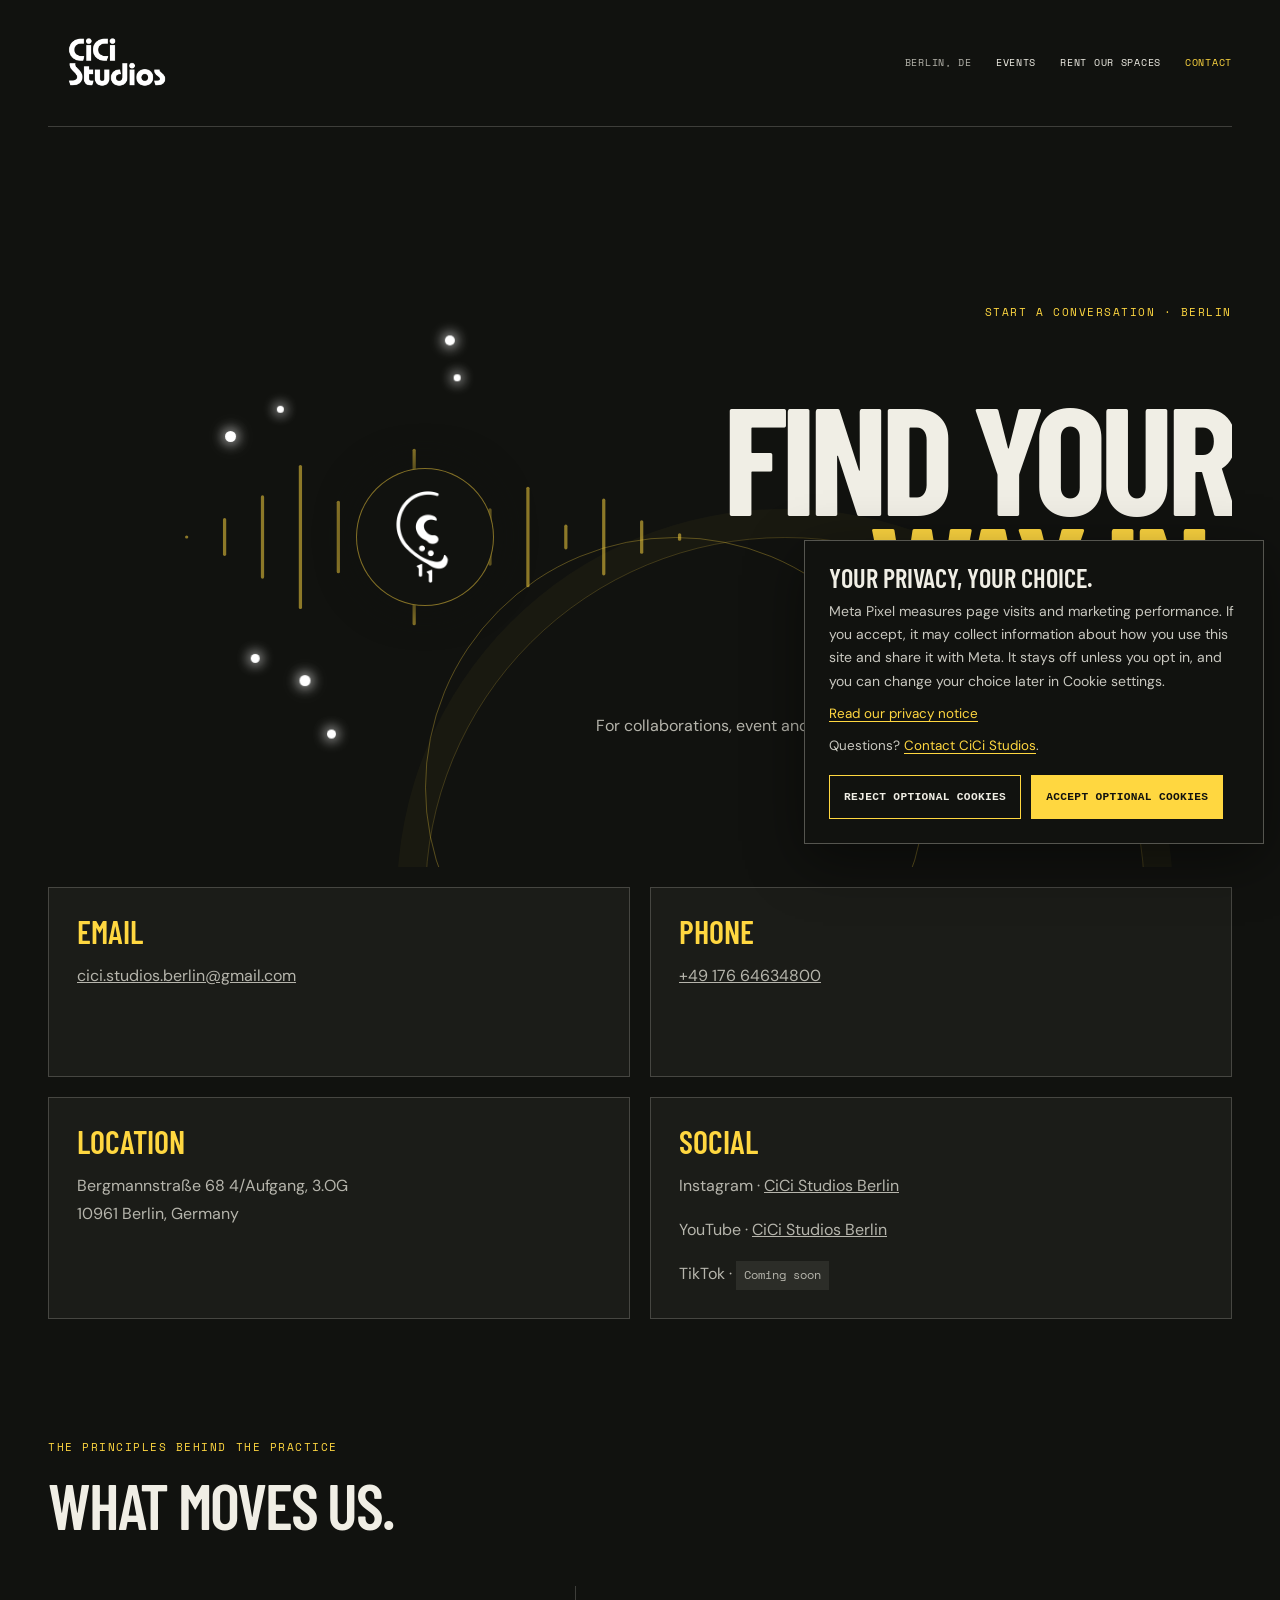
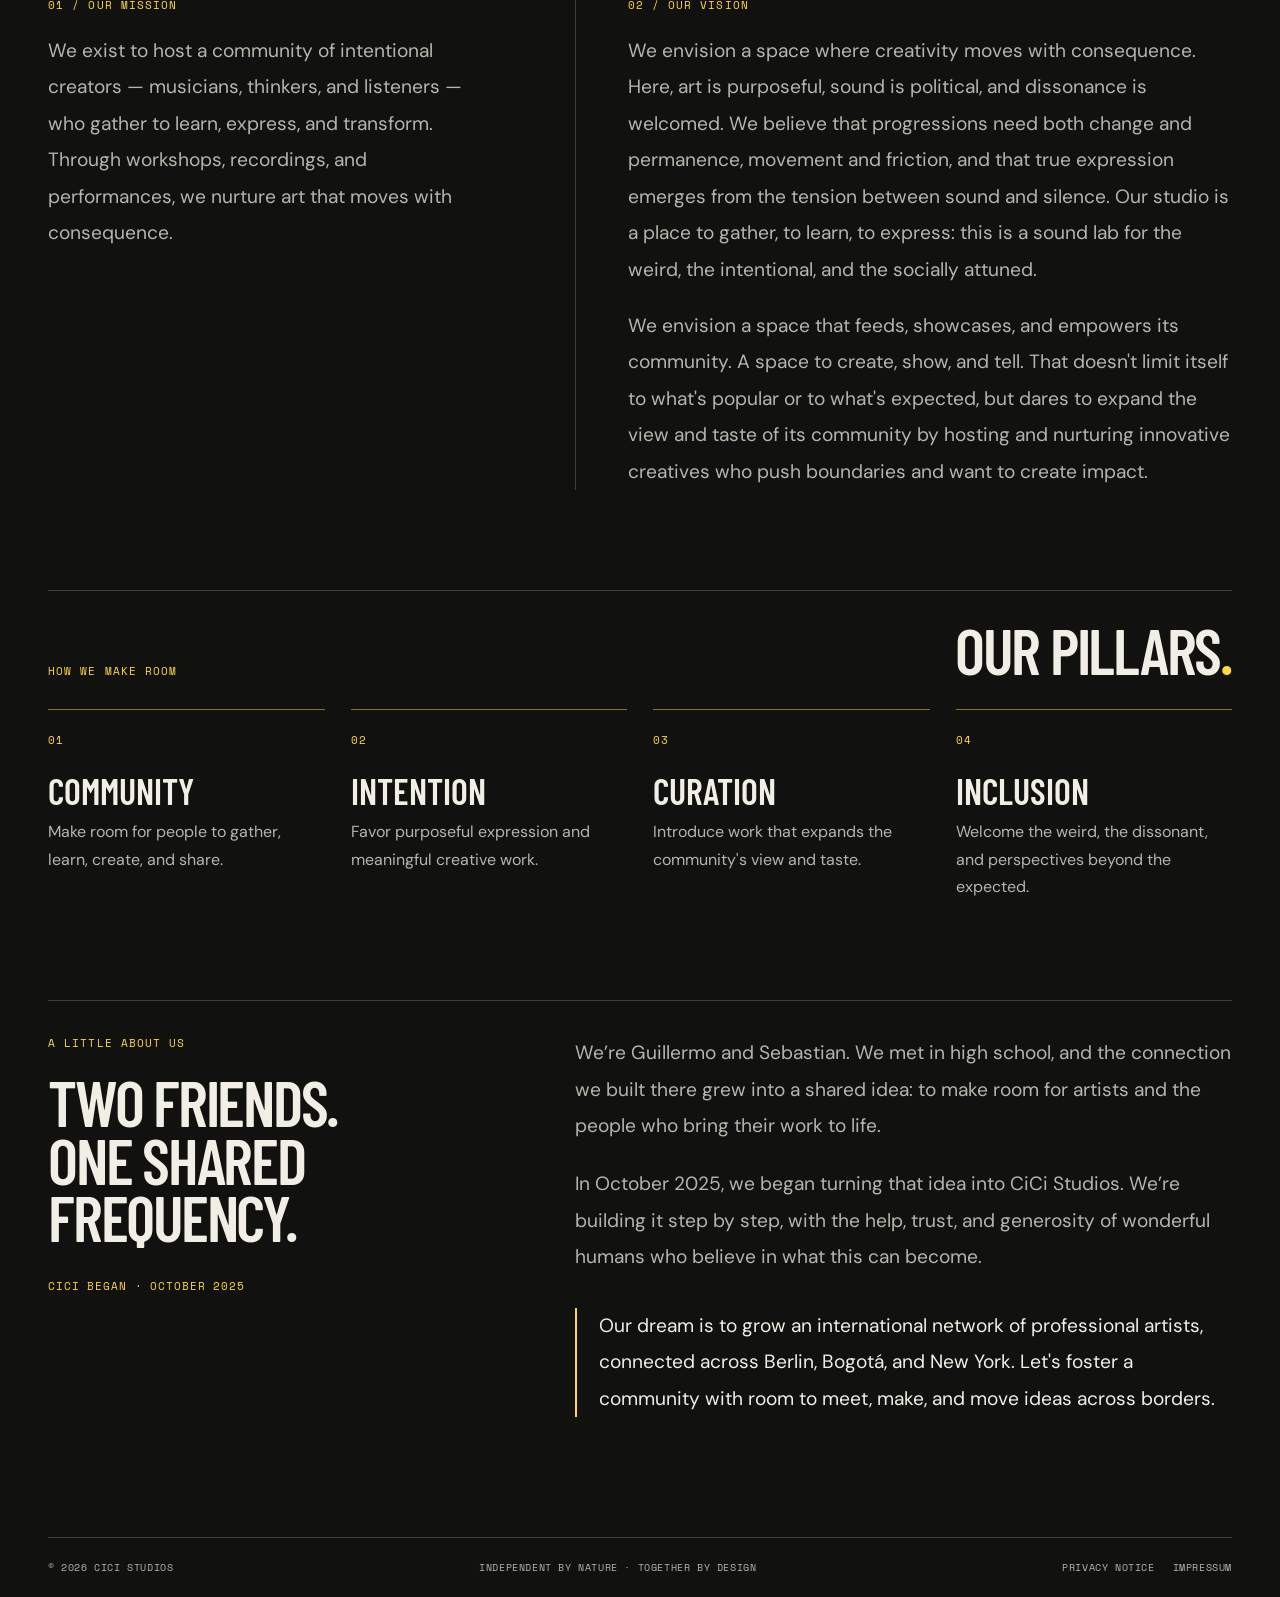
==== commit 60205626: "Impressum" ====
--- a/contact/index.html
+++ b/contact/index.html
@@ -134,6 +134,10 @@
   <footer>
     <p>© 2026 CiCi Studios</p>
     <p>Independent by nature · Together by design</p>
+    <nav class="footer-legal" aria-label="Legal information">
+      <a href="../privacy/">Privacy notice</a>
+      <a href="../impressum/">Impressum</a>
+    </nav>
   </footer>
   <script src="../assets/js/signal-color.js"></script>
   <script src="../assets/js/icon-orbs.js"></script>
--- a/assets/css/site-pages.css
+++ b/assets/css/site-pages.css
@@ -500,6 +500,14 @@
   text-transform: uppercase;
 }
 footer p { margin: 0; }
+.footer-legal {
+  display: flex;
+  flex-wrap: wrap;
+  gap: 8px 18px;
+}
+.footer-legal a { color: inherit; text-decoration: none; }
+.footer-legal a:hover,
+.footer-legal a:focus-visible { color: var(--signal); }
 @media (max-width: 760px) {
   .site-header, footer { width: min(100% - 40px, 600px); }
   .site-header { flex-wrap: wrap; gap: 16px; padding: 20px 0; }
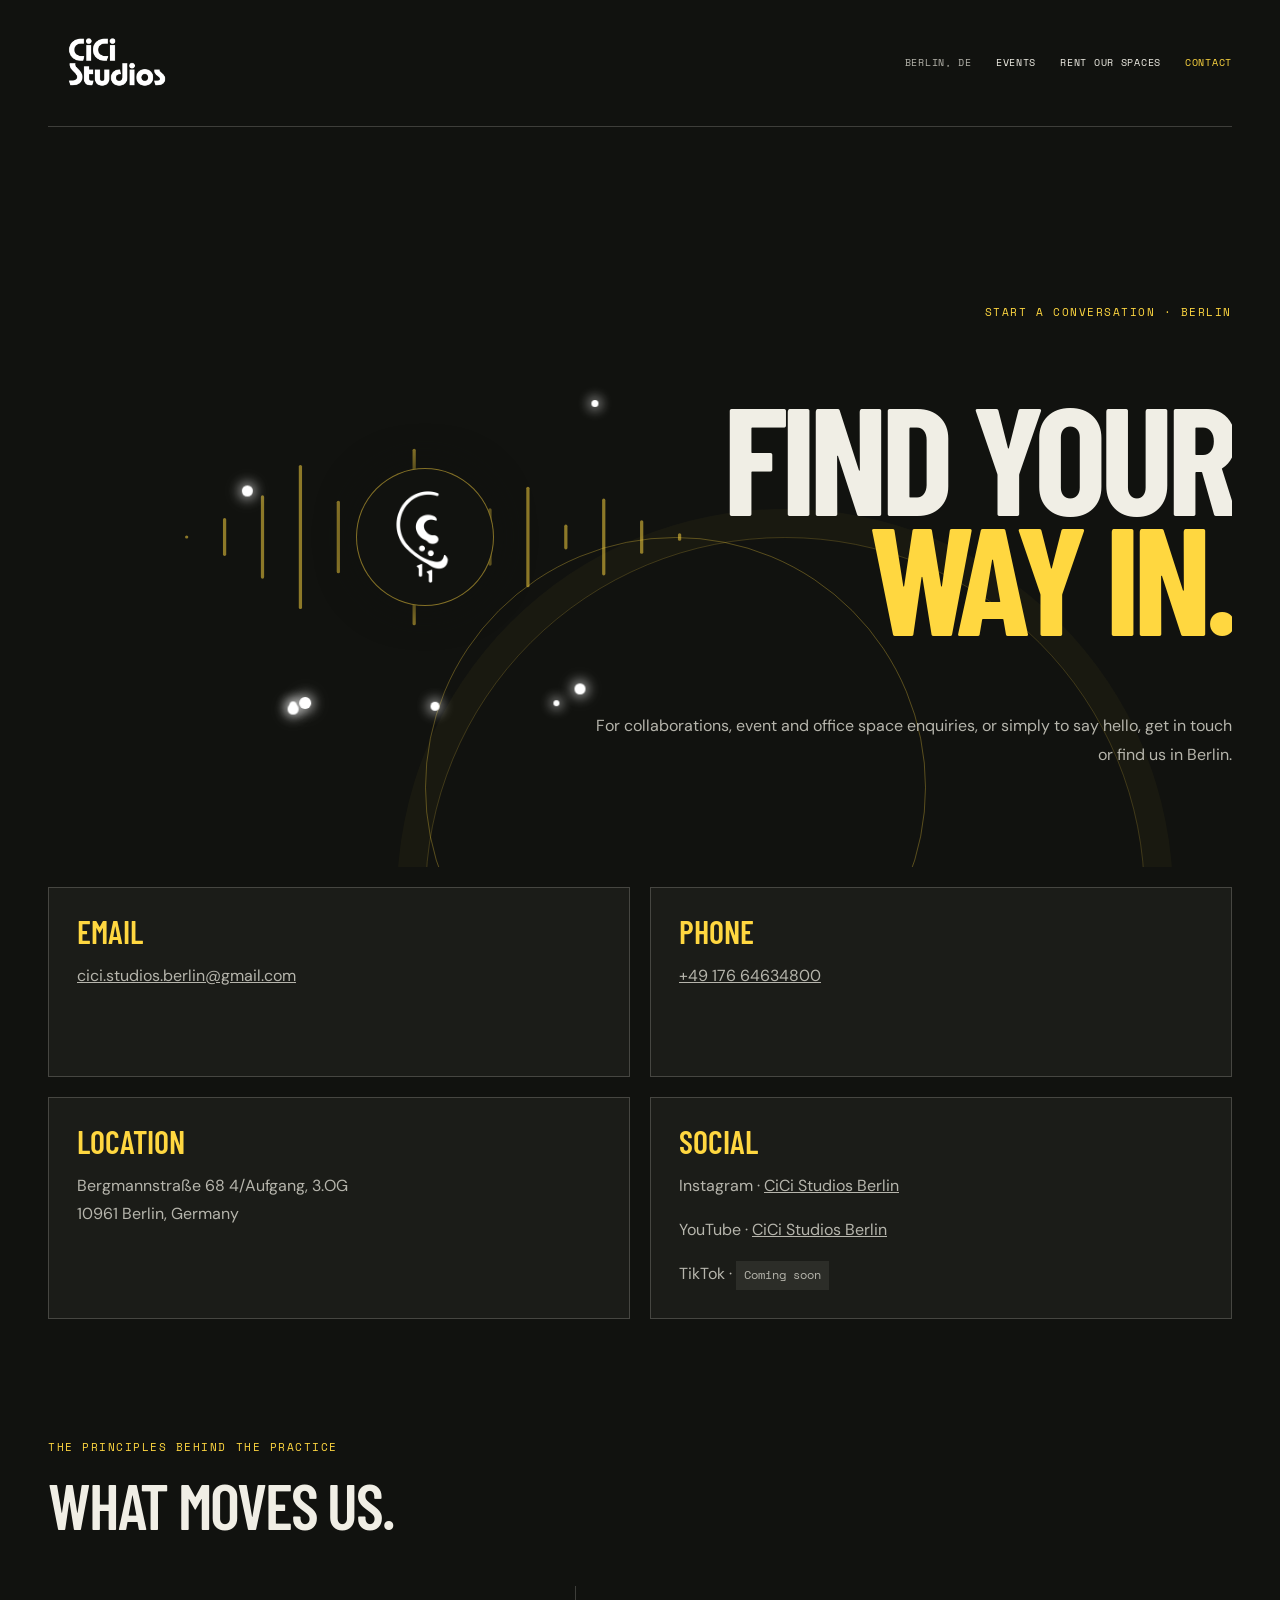
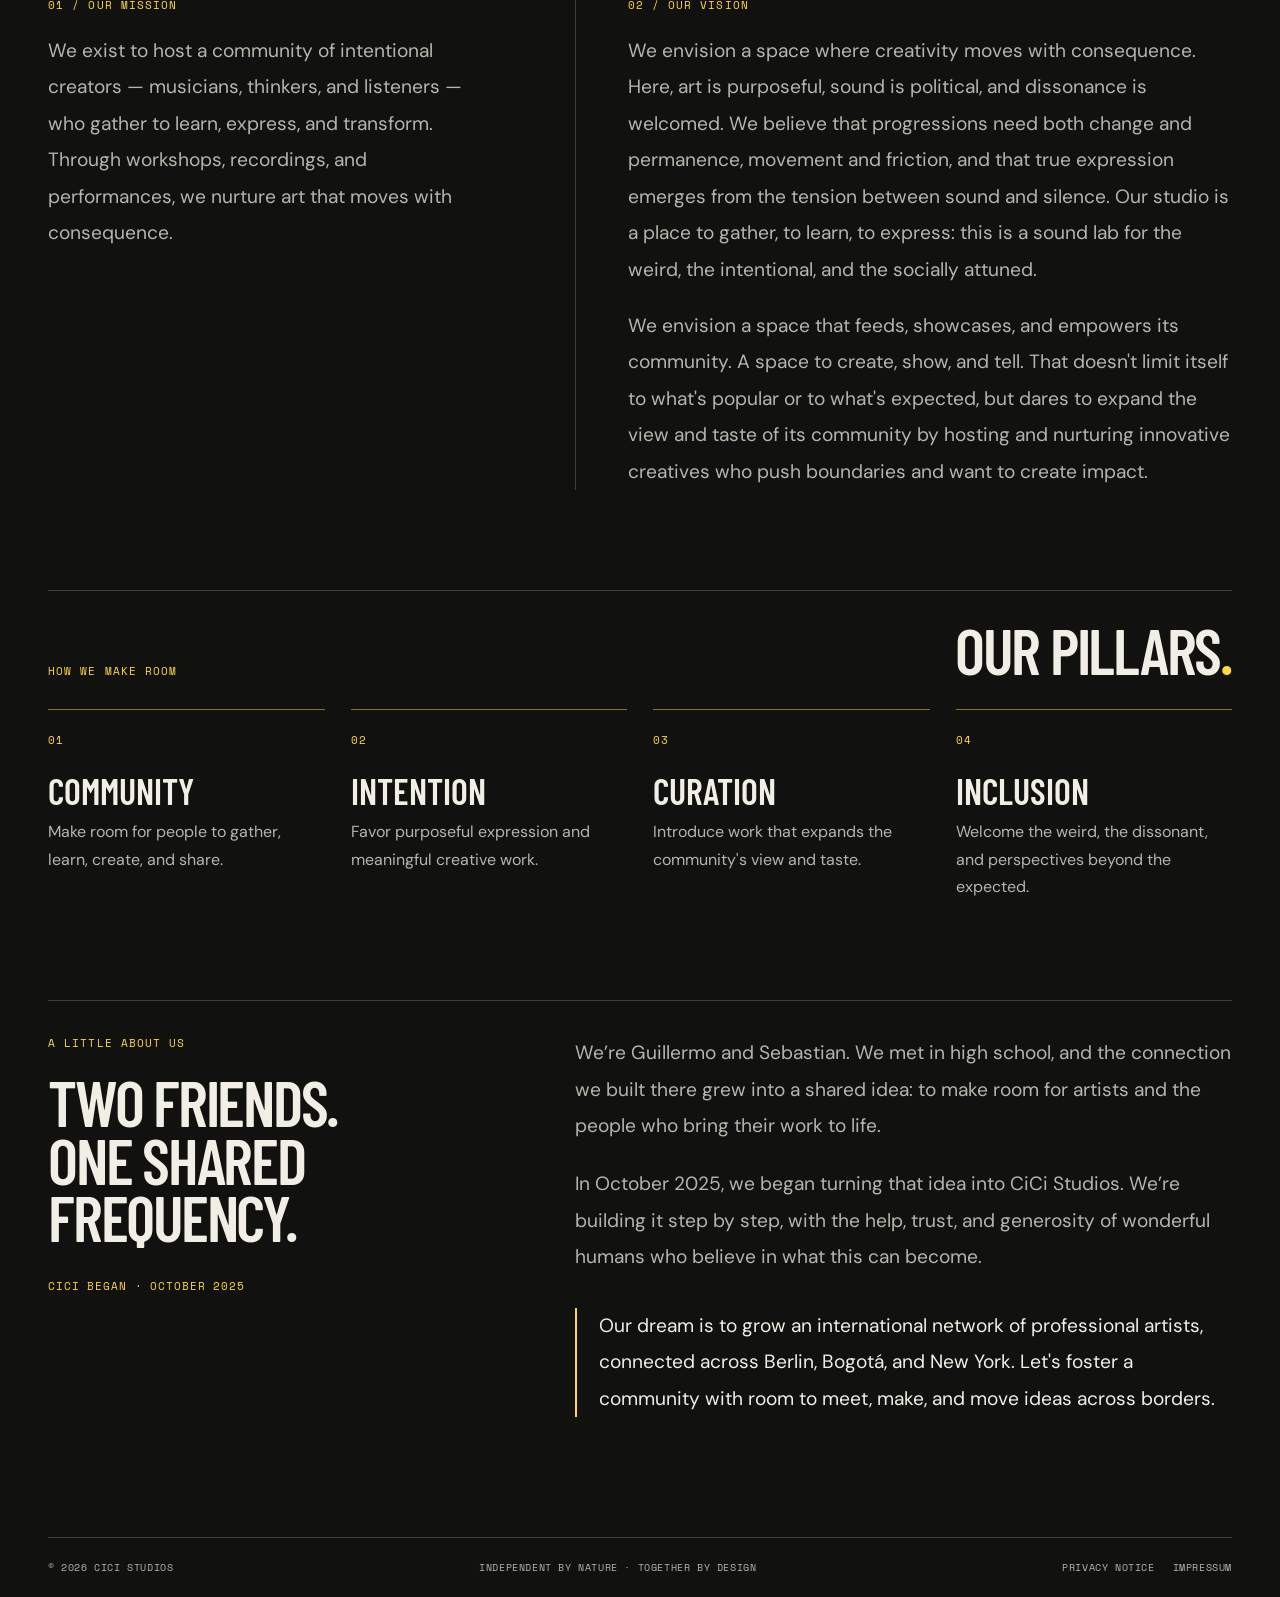
==== commit e034019b: "Cookiebot" ====
--- a/contact/index.html
+++ b/contact/index.html
@@ -2,6 +2,7 @@
 <html lang="en">
 <head>
   <meta charset="UTF-8">
+  <script id="Cookiebot" src="https://consent.cookiebot.com/uc.js" data-cbid="ac678e35-c013-4233-a19e-ff09c1cfdc78" data-blockingmode="auto" type="text/javascript"></script>
   <meta name="viewport" content="width=device-width, initial-scale=1.0">
   <meta name="theme-color" content="#11120f">
   <title>Contact — CiCi Studios</title>
@@ -10,7 +11,6 @@
   <link rel="preconnect" href="https://fonts.gstatic.com" crossorigin>
   <link href="https://fonts.googleapis.com/css2?family=Barlow+Condensed:wght@500;600;700;800&family=DM+Sans:wght@400;500;600;700&family=Space+Mono:wght@400;700&display=swap" rel="stylesheet">
   <link rel="stylesheet" href="../assets/css/site-pages.css">
-  <link rel="stylesheet" href="../assets/css/cookie-consent.css">
 </head>
 <body>
   <a class="skip-link" href="#main">Skip to content</a>
@@ -141,6 +141,6 @@
   </footer>
   <script src="../assets/js/signal-color.js"></script>
   <script src="../assets/js/icon-orbs.js"></script>
-  <script src="../assets/js/cookie-consent.js"></script>
+  <script src="../assets/js/cookiebot-meta-pixel.js"></script>
 </body>
 </html>
